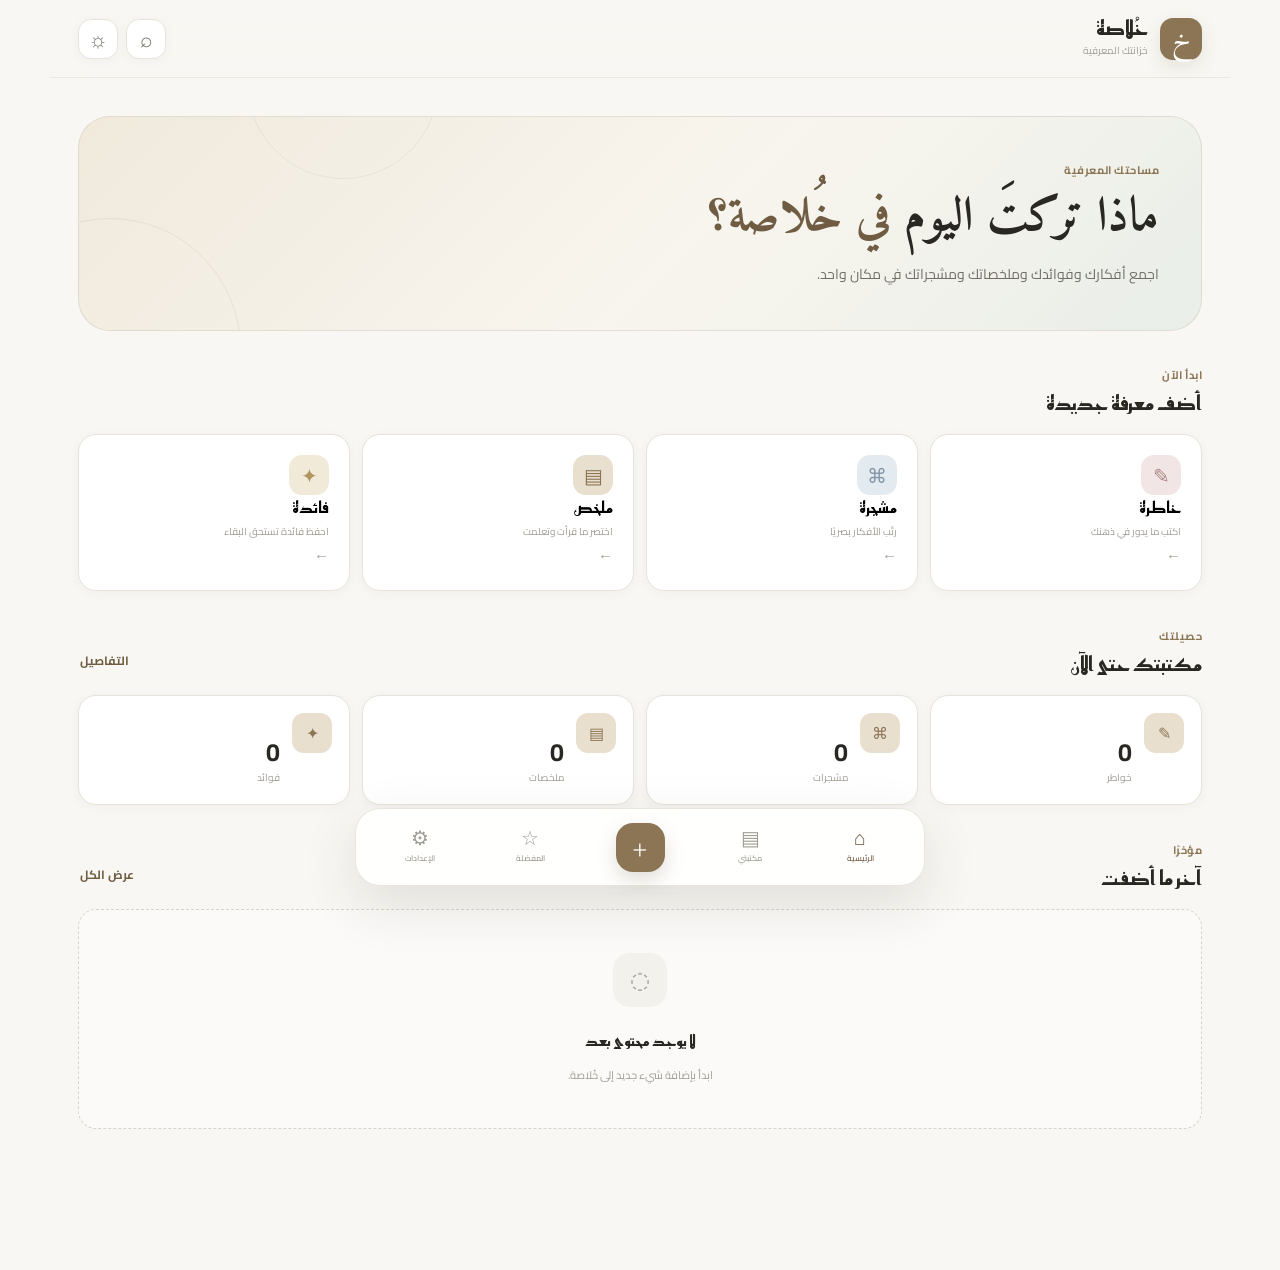
==== index.html @ 58361c7b "Add files via upload" ====
<!DOCTYPE html>
<html lang="ar" dir="rtl">
<head>
    <meta charset="UTF-8">
    <meta name="viewport" content="width=device-width, initial-scale=1.0, viewport-fit=cover">
    <meta name="theme-color" content="#171512">
    <meta name="description" content="خُلاصة — مساحة شخصية لحفظ الخواطر والمشجرات والملخصات والفوائد.">
    <meta name="apple-mobile-web-app-capable" content="yes">
    <meta name="apple-mobile-web-app-status-bar-style" content="default">
    <meta name="apple-mobile-web-app-title" content="خُلاصة">

    <link rel="manifest" href="manifest.json">

    <title>خُلاصة — خزانتك المعرفية</title>

    <link rel="preconnect" href="https://fonts.googleapis.com">
    <link rel="preconnect" href="https://fonts.gstatic.com" crossorigin>
    <link href="https://fonts.googleapis.com/css2?family=Amiri:wght@400;700&family=Cairo:wght@400;500;600;700;800&family=Reem+Kufi:wght@400;500;600;700&display=swap" rel="stylesheet">

    <style>
        /* =========================================================
   خُلاصة — GLOBAL STYLE
   Light • Calm • Elegant • Arabic Knowledge App
========================================================= */

@import url('https://fonts.googleapis.com/css2?family=Amiri:wght@400;700&family=Cairo:wght@400;500;600;700;800&family=Reem+Kufi:wght@400;500;600;700&display=swap');

:root {
    --bg: #f8f7f3;
    --surface: #ffffff;
    --surface-soft: #f3f1eb;
    --surface-warm: #eee9df;

    --primary: #8c7555;
    --primary-dark: #705c42;
    --primary-soft: #e9dfcf;

    --text: #292722;
    --text-soft: #716e67;
    --text-muted: #a19d94;

    --border: #e7e3da;
    --border-strong: #d9d3c7;

    --green: #829582;
    --green-soft: #e4ece4;

    --blue: #8296a8;
    --blue-soft: #e4ebf0;

    --rose: #ad8888;
    --rose-soft: #f1e5e5;

    --gold: #b09561;
    --gold-soft: #f2ead8;

    --danger: #ad7771;
    --danger-soft: #f3e5e3;

    --shadow-sm: 0 2px 12px rgba(57, 49, 38, 0.04);
    --shadow: 0 8px 30px rgba(57, 49, 38, 0.07);
    --shadow-lg: 0 18px 55px rgba(57, 49, 38, 0.12);

    --radius-sm: 10px;
    --radius: 18px;
    --radius-lg: 26px;
    --radius-xl: 32px;

    --nav-height: 78px;
    --topbar-height: 78px;

    --transition: 180ms ease;
}

* {
    box-sizing: border-box;
    margin: 0;
    padding: 0;
}

html {
    scroll-behavior: smooth;
    -webkit-tap-highlight-color: transparent;
}

body {
    min-height: 100vh;
    background: var(--bg);
    color: var(--text);
    font-family: "Cairo", sans-serif;
    direction: rtl;
    overflow-x: hidden;
}

button,
input,
textarea,
select {
    font: inherit;
}

button {
    border: 0;
    cursor: pointer;
}

button:focus-visible,
input:focus-visible,
textarea:focus-visible,
select:focus-visible {
    outline: 3px solid rgba(140, 117, 85, 0.18);
    outline-offset: 2px;
}

input,
textarea,
select {
    color: var(--text);
}

::selection {
    background: var(--primary-soft);
    color: var(--primary-dark);
}

::-webkit-scrollbar {
    width: 7px;
}

::-webkit-scrollbar-track {
    background: transparent;
}

::-webkit-scrollbar-thumb {
    background: #d8d2c7;
    border-radius: 50px;
}


/* =========================================================
   APP
========================================================= */

#app {
    min-height: 100vh;
}

.app-shell {
    width: 100%;
    max-width: 1180px;
    min-height: 100vh;
    margin: 0 auto;
    padding-bottom: calc(var(--nav-height) + 28px);
}

.hidden {
    display: none !important;
}


/* =========================================================
   SPLASH
========================================================= */

.splash-screen {
    min-height: 100vh;
    display: flex;
    align-items: center;
    justify-content: center;
    flex-direction: column;
    background:
        radial-gradient(circle at 50% 40%, #fffdf8 0%, #f8f7f3 48%, #f1eee6 100%);
    animation: splashFade 700ms ease forwards;
}

.splash-logo {
    width: 84px;
    height: 84px;
    display: grid;
    place-items: center;
    margin-bottom: 18px;
    border-radius: 26px;
    background: var(--primary);
    color: #fffdf8;
    font-family: "Amiri", serif;
    font-size: 50px;
    line-height: 1;
    box-shadow: 0 18px 40px rgba(112, 92, 66, 0.18);
}

.splash-screen h1 {
    font-family: "Reem Kufi", sans-serif;
    font-size: 31px;
    font-weight: 700;
    color: var(--text);
}

.splash-screen p {
    margin-top: 6px;
    color: var(--text-soft);
    font-size: 13px;
}

@keyframes splashFade {
    from {
        opacity: 0;
        transform: scale(.98);
    }

    to {
        opacity: 1;
        transform: scale(1);
    }
}


/* =========================================================
   TOPBAR
========================================================= */

.topbar {
    height: var(--topbar-height);
    padding: 0 28px;
    display: flex;
    align-items: center;
    justify-content: space-between;
    border-bottom: 1px solid rgba(231, 227, 218, .75);
    background: rgba(248, 247, 243, .88);
    backdrop-filter: blur(18px);
    -webkit-backdrop-filter: blur(18px);
    position: sticky;
    top: 0;
    z-index: 50;
}

.brand {
    display: flex;
    align-items: center;
    gap: 12px;
}

.brand-mark {
    width: 42px;
    height: 42px;
    display: grid;
    place-items: center;
    border-radius: 13px;
    background: var(--primary);
    color: #fff;
    font-family: "Amiri", serif;
    font-size: 27px;
    box-shadow: 0 6px 18px rgba(112, 92, 66, .14);
}

.brand-text {
    display: flex;
    flex-direction: column;
}

.brand-text h1 {
    font-family: "Reem Kufi", sans-serif;
    font-size: 20px;
    line-height: 1.1;
    font-weight: 700;
}

.brand-text span {
    margin-top: 2px;
    font-size: 10px;
    color: var(--text-muted);
}

.topbar-actions {
    display: flex;
    align-items: center;
    gap: 8px;
}

.icon-button {
    width: 40px;
    height: 40px;
    display: grid;
    place-items: center;
    border-radius: 13px;
    background: var(--surface);
    border: 1px solid var(--border);
    color: var(--text-soft);
    font-size: 21px;
    transition: var(--transition);
    box-shadow: var(--shadow-sm);
}

.icon-button:hover {
    color: var(--primary-dark);
    border-color: var(--border-strong);
    transform: translateY(-1px);
}

.icon-button:active {
    transform: scale(.95);
}


/* =========================================================
   PAGE
========================================================= */

#page-container {
    min-height: calc(100vh - var(--topbar-height));
}

.page {
    display: none;
    padding: 38px 28px 35px;
    animation: pageIn 240ms ease;
}

.page.active {
    display: block;
}

@keyframes pageIn {
    from {
        opacity: 0;
        transform: translateY(6px);
    }

    to {
        opacity: 1;
        transform: translateY(0);
    }
}

.page-header {
    display: flex;
    align-items: center;
    justify-content: space-between;
    gap: 20px;
    margin-bottom: 28px;
}

.page-header h2 {
    margin-top: 5px;
    font-family: "Reem Kufi", sans-serif;
    font-size: 30px;
    line-height: 1.25;
    font-weight: 700;
}


/* =========================================================
   TYPOGRAPHY
========================================================= */

.eyebrow {
    display: block;
    color: var(--primary);
    font-size: 11px;
    font-weight: 700;
    letter-spacing: .04em;
}

.section-heading {
    display: flex;
    align-items: end;
    justify-content: space-between;
    gap: 20px;
    margin-bottom: 16px;
}

.section-heading h3 {
    margin-top: 3px;
    font-family: "Reem Kufi", sans-serif;
    font-size: 20px;
    font-weight: 700;
}

.text-button {
    color: var(--primary-dark);
    background: transparent;
    font-size: 12px;
    font-weight: 700;
    padding: 7px 2px;
}


/* =========================================================
   HOME — WELCOME
========================================================= */

.welcome-section {
    position: relative;
    overflow: hidden;
    min-height: 215px;
    display: flex;
    align-items: center;
    padding: 38px 42px;
    margin-bottom: 34px;
    border-radius: var(--radius-xl);
    background:
        linear-gradient(135deg, #f0e9dc 0%, #f8f5ee 55%, #e9eee8 100%);
    border: 1px solid rgba(217, 211, 199, .65);
}

.welcome-section::before {
    content: "";
    position: absolute;
    width: 260px;
    height: 260px;
    left: -100px;
    bottom: -150px;
    border: 1px solid rgba(140, 117, 85, .12);
    border-radius: 50%;
}

.welcome-section::after {
    content: "";
    position: absolute;
    width: 190px;
    height: 190px;
    left: 15%;
    top: -130px;
    border: 1px solid rgba(130, 149, 130, .13);
    border-radius: 50%;
}

.welcome-section h2 {
    max-width: 600px;
    margin-top: 8px;
    font-family: "Amiri", serif;
    font-size: clamp(32px, 4vw, 48px);
    line-height: 1.25;
    font-weight: 700;
    color: var(--text);
}

.welcome-section h2 span {
    color: var(--primary-dark);
}

.welcome-section p {
    max-width: 570px;
    margin-top: 12px;
    color: var(--text-soft);
    font-size: 14px;
    line-height: 2;
}


/* =========================================================
   CREATION CARDS
========================================================= */

.creation-grid {
    display: grid;
    grid-template-columns: repeat(4, 1fr);
    gap: 12px;
    margin-bottom: 35px;
}

.creation-card {
    min-height: 148px;
    padding: 20px;
    display: flex;
    flex-direction: column;
    align-items: flex-start;
    justify-content: space-between;
    text-align: right;
    border: 1px solid var(--border);
    border-radius: var(--radius);
    background: var(--surface);
    box-shadow: var(--shadow-sm);
    transition: .22s ease;
}

.creation-card:hover {
    transform: translateY(-4px);
    box-shadow: var(--shadow);
    border-color: var(--border-strong);
}

.creation-card:active {
    transform: translateY(-1px) scale(.99);
}

.creation-icon {
    width: 40px;
    height: 40px;
    display: grid;
    place-items: center;
    border-radius: 13px;
    font-size: 20px;
}

.creation-content {
    display: flex;
    flex-direction: column;
    gap: 3px;
}

.creation-content strong {
    font-family: "Reem Kufi", sans-serif;
    font-size: 16px;
}

.creation-content small {
    color: var(--text-muted);
    font-size: 10px;
}

.creation-arrow {
    color: var(--text-muted);
    font-size: 15px;
    transition: var(--transition);
}

.creation-card:hover .creation-arrow {
    transform: translateX(-4px);
    color: var(--primary);
}

.creation-card.thought .creation-icon {
    color: var(--rose);
    background: var(--rose-soft);
}

.creation-card.mindmap .creation-icon {
    color: var(--blue);
    background: var(--blue-soft);
}

.creation-card.summary .creation-icon {
    color: var(--primary);
    background: var(--primary-soft);
}

.creation-card.benefit .creation-icon {
    color: var(--gold);
    background: var(--gold-soft);
}


/* =========================================================
   STATS
========================================================= */

.stats-grid {
    display: grid;
    grid-template-columns: repeat(4, 1fr);
    gap: 12px;
    margin-bottom: 35px;
}

.stat-card {
    min-height: 110px;
    padding: 17px;
    display: grid;
    grid-template-columns: auto 1fr;
    grid-template-rows: 1fr auto;
    column-gap: 12px;
    border: 1px solid var(--border);
    border-radius: var(--radius);
    background: var(--surface);
    box-shadow: var(--shadow-sm);
}

.stat-icon {
    grid-row: 1 / 3;
    width: 40px;
    height: 40px;
    display: grid;
    place-items: center;
    border-radius: 12px;
    color: var(--primary);
    background: var(--primary-soft);
}

.stat-card strong {
    align-self: end;
    font-size: 25px;
    line-height: 1;
    font-weight: 700;
}

.stat-card > span:last-child {
    align-self: start;
    margin-top: 4px;
    color: var(--text-muted);
    font-size: 10px;
}


/* =========================================================
   ITEMS
========================================================= */

.items-list {
    display: flex;
    flex-direction: column;
    gap: 10px;
}

.item-card {
    position: relative;
    display: grid;
    grid-template-columns: auto 1fr auto;
    align-items: center;
    gap: 14px;
    padding: 17px;
    background: var(--surface);
    border: 1px solid var(--border);
    border-radius: var(--radius);
    box-shadow: var(--shadow-sm);
    transition: var(--transition);
}

.item-card:hover {
    border-color: var(--border-strong);
    box-shadow: var(--shadow);
    transform: translateY(-1px);
}

.item-type-icon {
    width: 43px;
    height: 43px;
    display: grid;
    place-items: center;
    border-radius: 13px;
    background: var(--surface-soft);
    color: var(--primary);
}

.item-main {
    min-width: 0;
}

.item-main h4 {
    overflow: hidden;
    text-overflow: ellipsis;
    white-space: nowrap;
    font-family: "Reem Kufi", sans-serif;
    font-size: 15px;
}

.item-main p {
    display: -webkit-box;
    overflow: hidden;
    margin-top: 4px;
    color: var(--text-soft);
    font-size: 11px;
    line-height: 1.8;
    -webkit-line-clamp: 2;
    -webkit-box-orient: vertical;
}

.item-meta {
    display: flex;
    flex-wrap: wrap;
    gap: 5px;
    margin-top: 7px;
}

.item-tag {
    padding: 3px 7px;
    border-radius: 7px;
    color: var(--primary-dark);
    background: var(--primary-soft);
    font-size: 9px;
}

.item-date {
    color: var(--text-muted);
    font-size: 9px;
}

.item-actions {
    display: flex;
    align-items: center;
    gap: 5px;
}

.item-action {
    width: 34px;
    height: 34px;
    display: grid;
    place-items: center;
    border-radius: 10px;
    color: var(--text-muted);
    background: transparent;
    transition: var(--transition);
}

.item-action:hover {
    background: var(--surface-soft);
    color: var(--primary-dark);
}

.item-action.delete:hover {
    color: var(--danger);
    background: var(--danger-soft);
}

.favorite-active {
    color: var(--gold) !important;
}


/* =========================================================
   EMPTY STATE
========================================================= */

.empty-state {
    min-height: 220px;
    align-items: center;
    justify-content: center;
    text-align: center;
    padding: 30px;
    border: 1px dashed var(--border-strong);
    border-radius: var(--radius);
    background: rgba(255, 255, 255, .42);
}

.empty-icon {
    width: 54px;
    height: 54px;
    display: grid;
    place-items: center;
    margin-bottom: 12px;
    border-radius: 17px;
    background: var(--surface-soft);
    color: var(--text-muted);
    font-size: 23px;
}

.empty-state h4 {
    font-family: "Reem Kufi", sans-serif;
    font-size: 15px;
}

.empty-state p {
    max-width: 350px;
    margin-top: 4px;
    color: var(--text-muted);
    font-size: 11px;
    line-height: 1.8;
}


/* =========================================================
   LIBRARY FILTERS
========================================================= */

.library-filters {
    display: flex;
    gap: 7px;
    overflow-x: auto;
    padding-bottom: 6px;
    margin-bottom: 20px;
    scrollbar-width: none;
}

.library-filters::-webkit-scrollbar {
    display: none;
}

.filter {
    flex: 0 0 auto;
    padding: 9px 15px;
    border: 1px solid var(--border);
    border-radius: 50px;
    background: var(--surface);
    color: var(--text-soft);
    font-size: 11px;
    transition: var(--transition);
}

.filter:hover {
    border-color: var(--border-strong);
}

.filter.active {
    color: #fff;
    background: var(--primary);
    border-color: var(--primary);
}


/* =========================================================
   SEARCH
========================================================= */

.search-box {
    display: flex;
    align-items: center;
    gap: 10px;
    height: 56px;
    padding: 0 17px;
    margin-bottom: 22px;
    border: 1px solid var(--border);
    border-radius: var(--radius);
    background: var(--surface);
    box-shadow: var(--shadow-sm);
}

.search-box > span {
    color: var(--text-muted);
    font-size: 21px;
}

.search-box input {
    flex: 1;
    min-width: 0;
    height: 100%;
    border: 0;
    outline: 0;
    background: transparent;
    font-size: 13px;
}

.search-box input::placeholder {
    color: var(--text-muted);
}

#clear-search {
    display: none;
    width: 28px;
    height: 28px;
    border-radius: 50%;
    background: var(--surface-soft);
    color: var(--text-soft);
}


/* =========================================================
   BUTTONS
========================================================= */

.primary-button {
    min-height: 42px;
    padding: 0 17px;
    border-radius: 12px;
    color: #fff;
    background: var(--primary);
    font-size: 11px;
    font-weight: 700;
    box-shadow: 0 7px 18px rgba(112, 92, 66, .13);
    transition: var(--transition);
}

.primary-button:hover {
    background: var(--primary-dark);
    transform: translateY(-1px);
}

.secondary-button,
.danger-button {
    min-height: 42px;
    padding: 0 18px;
    border-radius: 12px;
    font-size: 11px;
    font-weight: 700;
}

.secondary-button {
    color: var(--text-soft);
    background: var(--surface-soft);
}

.danger-button {
    color: var(--danger);
    background: var(--danger-soft);
}


/* =========================================================
   BIG STATS
========================================================= */

.big-stat-card {
    position: relative;
    overflow: hidden;
    min-height: 200px;
    display: flex;
    flex-direction: column;
    align-items: center;
    justify-content: center;
    margin-bottom: 15px;
    border-radius: var(--radius-xl);
    background: linear-gradient(135deg, #eee5d5, #f8f5ee);
    border: 1px solid var(--border);
}

.big-stat-card::after {
    content: "";
    position: absolute;
    width: 260px;
    height: 260px;
    left: -90px;
    bottom: -190px;
    border: 1px solid rgba(140, 117, 85, .14);
    border-radius: 50%;
}

.big-stat-card span {
    color: var(--text-soft);
    font-size: 12px;
}

.big-stat-card strong {
    margin: 4px 0;
    font-family: "Reem Kufi", sans-serif;
    font-size: 55px;
    line-height: 1;
}

.big-stat-card small {
    color: var(--text-muted);
    font-size: 10px;
}

.stats-detail-grid {
    display: grid;
    grid-template-columns: repeat(4, 1fr);
    gap: 12px;
}

.detail-stat {
    padding: 20px;
    border: 1px solid var(--border);
    border-radius: var(--radius);
    background: var(--surface);
    box-shadow: var(--shadow-sm);
}

.detail-stat span {
    display: block;
    color: var(--text-soft);
    font-size: 11px;
}

.detail-stat strong {
    display: block;
    margin-top: 8px;
    font-size: 25px;
}


/* =========================================================
   SETTINGS
========================================================= */

.settings-list {
    display: flex;
    flex-direction: column;
    gap: 9px;
    max-width: 760px;
}

.setting-item {
    min-height: 76px;
    display: flex;
    align-items: center;
    gap: 20px;
    padding: 16px 18px;
    border: 1px solid var(--border);
    border-radius: var(--radius);
    background: var(--surface);
    box-shadow: var(--shadow-sm);
}

.setting-item > div {
    flex: 1;
}

.setting-item strong {
    display: block;
    font-family: "Reem Kufi", sans-serif;
    font-size: 13px;
}

.setting-item small {
    display: block;
    margin-top: 3px;
    color: var(--text-muted);
    font-size: 10px;
}

.setting-control {
    min-width: 72px;
    padding: 8px 13px;
    border-radius: 10px;
    background: var(--surface-soft);
    color: var(--primary-dark);
    font-size: 10px;
    font-weight: 700;
}

.setting-item.danger .setting-control {
    color: var(--danger);
    background: var(--danger-soft);
}


/* =========================================================
   BOTTOM NAV
========================================================= */

.bottom-nav {
    position: fixed;
    z-index: 100;
    left: 50%;
    bottom: 14px;
    width: min(570px, calc(100% - 28px));
    height: var(--nav-height);
    transform: translateX(-50%);
    display: grid;
    grid-template-columns: repeat(5, 1fr);
    align-items: center;
    padding: 7px 9px;
    border: 1px solid rgba(231, 227, 218, .9);
    border-radius: 25px;
    background: rgba(255, 255, 255, .91);
    box-shadow: var(--shadow-lg);
    backdrop-filter: blur(20px);
    -webkit-backdrop-filter: blur(20px);
}

.nav-item {
    height: 100%;
    display: flex;
    flex-direction: column;
    align-items: center;
    justify-content: center;
    gap: 3px;
    border-radius: 17px;
    background: transparent;
    color: var(--text-muted);
    transition: var(--transition);
}

.nav-item span {
    font-size: 20px;
    line-height: 1;
}

.nav-item small {
    font-size: 8px;
    font-weight: 600;
}

.nav-item:hover {
    color: var(--primary-dark);
    background: var(--surface-soft);
}

.nav-item.active {
    color: var(--primary-dark);
}

.nav-item.add-button {
    width: 49px;
    height: 49px;
    justify-self: center;
    border-radius: 17px;
    color: #fff;
    background: var(--primary);
    box-shadow: 0 8px 20px rgba(112, 92, 66, .2);
}

.nav-item.add-button span {
    font-size: 28px;
    font-weight: 300;
}


/* =========================================================
   MODALS
========================================================= */

.modal-overlay {
    position: fixed;
    inset: 0;
    z-index: 200;
    display: flex;
    align-items: flex-end;
    justify-content: center;
    padding: 20px;
    background: rgba(48, 43, 36, .25);
    backdrop-filter: blur(5px);
    -webkit-backdrop-filter: blur(5px);
    opacity: 0;
    visibility: hidden;
    transition: .22s ease;
}

.modal-overlay.open {
    opacity: 1;
    visibility: visible;
}

.modal-sheet,
.editor-sheet {
    width: min(680px, 100%);
    max-height: calc(100vh - 40px);
    overflow-y: auto;
    padding: 22px;
    border-radius: 28px 28px 20px 20px;
    background: var(--surface);
    box-shadow: var(--shadow-lg);
    transform: translateY(35px);
    transition: .25s ease;
}

.modal-overlay.open .modal-sheet,
.modal-overlay.open .editor-sheet {
    transform: translateY(0);
}

.modal-handle {
    width: 40px;
    height: 4px;
    margin: -4px auto 20px;
    border-radius: 20px;
    background: var(--border-strong);
}

.modal-header,
.editor-header {
    display: flex;
    align-items: center;
    gap: 15px;
    margin-bottom: 24px;
}

.modal-header > div,
.editor-header > div {
    flex: 1;
}

.modal-header h3,
.editor-header h3 {
    margin-top: 4px;
    font-family: "Reem Kufi", sans-serif;
    font-size: 20px;
}

.modal-close {
    width: 38px;
    height: 38px;
    flex: 0 0 auto;
    display: grid;
    place-items: center;
    border-radius: 12px;
    color: var(--text-soft);
    background: var(--surface-soft);
    font-size: 21px;
}

.modal-close:hover {
    color: var(--danger);
    background: var(--danger-soft);
}

.add-options {
    display: grid;
    grid-template-columns: repeat(2, 1fr);
    gap: 10px;
}

.add-option {
    min-height: 105px;
    display: flex;
    align-items: center;
    gap: 13px;
    padding: 17px;
    text-align: right;
    border: 1px solid var(--border);
    border-radius: 17px;
    background: var(--surface);
    transition: var(--transition);
}

.add-option:hover {
    background: var(--surface-soft);
    border-color: var(--border-strong);
    transform: translateY(-2px);
}

.add-option > span {
    width: 43px;
    height: 43px;
    flex: 0 0 auto;
    display: grid;
    place-items: center;
    border-radius: 13px;
    background: var(--primary-soft);
    color: var(--primary-dark);
    font-size: 20px;
}

.add-option div {
    display: flex;
    flex-direction: column;
    gap: 3px;
}

.add-option strong {
    font-family: "Reem Kufi", sans-serif;
    font-size: 14px;
}

.add-option small {
    color: var(--text-muted);
    font-size: 9px;
}


/* =========================================================
   EDITOR
========================================================= */

.editor-sheet {
    width: min(760px, 100%);
}

.editor-header {
    position: sticky;
    top: -22px;
    z-index: 5;
    margin: -22px -22px 25px;
    padding: 18px 22px;
    background: rgba(255, 255, 255, .94);
    backdrop-filter: blur(14px);
    -webkit-backdrop-filter: blur(14px);
    border-bottom: 1px solid var(--border);
}

.save-button {
    min-height: 40px;
    padding: 0 17px;
    border-radius: 11px;
    background: var(--primary);
    color: #fff;
    font-size: 11px;
    font-weight: 700;
}

.form-group {
    margin-bottom: 18px;
}

.form-group label {
    display: block;
    margin-bottom: 7px;
    color: var(--text-soft);
    font-size: 11px;
    font-weight: 700;
}

.form-group input,
.form-group textarea,
.form-group select {
    width: 100%;
    border: 1px solid var(--border);
    border-radius: 13px;
    outline: none;
    background: var(--surface-soft);
    transition: var(--transition);
}

.form-group input,
.form-group select {
    height: 48px;
    padding: 0 13px;
}

.form-group textarea {
    min-height: 220px;
    resize: vertical;
    padding: 13px;
    line-height: 2;
}

.form-group input:focus,
.form-group textarea:focus,
.form-group select:focus {
    background: #fff;
    border-color: var(--primary);
    box-shadow: 0 0 0 3px rgba(140, 117, 85, .08);
}

.checkbox-label {
    display: flex !important;
    align-items: center;
    gap: 9px;
    cursor: pointer;
}

.checkbox-label input {
    width: 17px;
    height: 17px;
    accent-color: var(--primary);
}


/* =========================================================
   CONFIRM
========================================================= */

.confirm-dialog {
    width: min(410px, 100%);
    padding: 27px;
    border-radius: 24px;
    background: var(--surface);
    box-shadow: var(--shadow-lg);
    text-align: center;
    transform: translateY(20px);
    transition: .25s ease;
}

.modal-overlay.open .confirm-dialog {
    transform: translateY(0);
}

.confirm-icon {
    width: 50px;
    height: 50px;
    display: grid;
    place-items: center;
    margin: 0 auto 13px;
    border-radius: 16px;
    color: var(--danger);
    background: var(--danger-soft);
    font-size: 21px;
    font-weight: 700;
}

.confirm-dialog h3 {
    font-family: "Reem Kufi", sans-serif;
    font-size: 18px;
}

.confirm-dialog p {
    margin-top: 7px;
    color: var(--text-soft);
    font-size: 11px;
    line-height: 1.8;
}

.confirm-actions {
    display: flex;
    gap: 8px;
    margin-top: 22px;
}

.confirm-actions button {
    flex: 1;
}


/* =========================================================
   TOAST
========================================================= */

.toast {
    position: fixed;
    z-index: 500;
    right: 50%;
    bottom: 108px;
    min-width: 180px;
    max-width: calc(100% - 40px);
    display: flex;
    align-items: center;
    justify-content: center;
    gap: 8px;
    padding: 11px 15px;
    border: 1px solid var(--border);
    border-radius: 13px;
    background: rgba(255, 255, 255, .95);
    color: var(--text);
    box-shadow: var(--shadow-lg);
    font-size: 10px;
    transform: translate(50%, 20px);
    opacity: 0;
    pointer-events: none;
    transition: .25s ease;
    backdrop-filter: blur(15px);
}

.toast.show {
    opacity: 1;
    transform: translate(50%, 0);
}

#toast-icon {
    color: var(--green);
    font-size: 14px;
}


/* =========================================================
   RESPONSIVE
========================================================= */

@media (max-width: 900px) {

    .creation-grid {
        grid-template-columns: repeat(2, 1fr);
    }

    .stats-grid {
        grid-template-columns: repeat(2, 1fr);
    }

    .stats-detail-grid {
        grid-template-columns: repeat(2, 1fr);
    }
}


@media (max-width: 650px) {

    :root {
        --nav-height: 72px;
        --topbar-height: 68px;
    }

    .topbar {
        padding: 0 16px;
    }

    .brand-mark {
        width: 38px;
        height: 38px;
        border-radius: 12px;
        font-size: 24px;
    }

    .brand-text h1 {
        font-size: 18px;
    }

    .brand-text span {
        display: none;
    }

    .page {
        padding: 27px 16px 30px;
    }

    .page-header h2 {
        font-size: 25px;
    }

    .welcome-section {
        min-height: 220px;
        padding: 28px 24px;
        border-radius: 23px;
        margin-bottom: 28px;
    }

    .welcome-section h2 {
        font-size: 34px;
    }

    .welcome-section p {
        font-size: 12px;
    }

    .creation-grid {
        gap: 9px;
    }

    .creation-card {
        min-height: 135px;
        padding: 15px;
        border-radius: 16px;
    }

    .creation-content small {
        font-size: 9px;
    }

    .stats-grid {
        gap: 9px;
    }

    .stat-card {
        min-height: 98px;
        padding: 13px;
    }

    .stat-icon {
        width: 35px;
        height: 35px;
    }

    .stat-card strong {
        font-size: 22px;
    }

    .item-card {
        grid-template-columns: auto 1fr;
    }

    .item-actions {
        grid-column: 1 / -1;
        justify-content: flex-start;
        border-top: 1px solid var(--border);
        padding-top: 8px;
    }

    .bottom-nav {
        bottom: 9px;
        width: calc(100% - 18px);
        height: 70px;
        border-radius: 22px;
    }

    .modal-overlay {
        padding: 0;
    }

    .modal-sheet,
    .editor-sheet {
        max-height: calc(100vh - 12px);
        border-radius: 25px 25px 0 0;
        padding: 18px;
    }

    .editor-header {
        top: -18px;
        margin: -18px -18px 22px;
        padding: 15px 18px;
    }

    .add-options {
        grid-template-columns: 1fr;
    }

    .add-option {
        min-height: 76px;
    }

    .form-group textarea {
        min-height: 190px;
    }

    .stats-detail-grid {
        gap: 9px;
    }

    .detail-stat {
        padding: 16px;
    }
}


@media (max-width: 390px) {

    .creation-card {
        min-height: 128px;
    }

    .creation-icon {
        width: 35px;
        height: 35px;
    }

    .creation-content strong {
        font-size: 14px;
    }

    .welcome-section h2 {
        font-size: 30px;
    }

    .nav-item small {
        font-size: 7px;
    }
}


/* =========================================================
   REDUCED MOTION
========================================================= */

@media (prefers-reduced-motion: reduce) {

    *,
    *::before,
    *::after {
        scroll-behavior: auto !important;
        animation-duration: .01ms !important;
        animation-iteration-count: 1 !important;
        transition-duration: .01ms !important;
    }
}
    </style>
</head>

<body>

    <!-- =========================
         APP SHELL
    ========================== -->

    <div id="app">

        <!-- شاشة التحميل -->
        <div id="splash-screen" class="screen splash-screen">
            <div class="splash-logo">خ</div>
            <h1>خُلاصة</h1>
            <p>خلاصة ما تقرأ، وما تتعلم، وما تفكر.</p>
        </div>


        <!-- =========================
             MAIN APPLICATION
        ========================== -->

        <div id="main-app" class="app-shell hidden">

            <!-- الشريط العلوي -->
            <header class="topbar">

                <div class="brand">
                    <div class="brand-mark">خ</div>

                    <div class="brand-text">
                        <h1>خُلاصة</h1>
                        <span>خزانتك المعرفية</span>
                    </div>
                </div>

                <div class="topbar-actions">
                    <button
                        class="icon-button"
                        id="search-button"
                        aria-label="البحث"
                        data-page="search">
                        <span>⌕</span>
                    </button>

                    <button
                        class="icon-button"
                        id="theme-button"
                        aria-label="تغيير المظهر">
                        <span>☼</span>
                    </button>
                </div>

            </header>


            <!-- =========================
                 PAGE CONTAINER
            ========================== -->

            <main id="page-container">

                <!-- =====================
                     HOME
                ====================== -->

                <section
                    class="page active"
                    id="page-home"
                    data-page="home">

                    <div class="welcome-section">

                        <div>
                            <span class="eyebrow">مساحتك المعرفية</span>

                            <h2>
                                ماذا تركتَ اليوم
                                <span>في خُلاصة؟</span>
                            </h2>

                            <p>
                                اجمع أفكارك وفوائدك وملخصاتك ومشجراتك في مكان واحد.
                            </p>
                        </div>

                    </div>


                    <!-- الإضافة السريعة -->

                    <section class="quick-add">

                        <div class="section-heading">
                            <div>
                                <span class="eyebrow">ابدأ الآن</span>
                                <h3>أضف معرفة جديدة</h3>
                            </div>
                        </div>

                        <div class="creation-grid">

                            <button
                                class="creation-card thought"
                                data-create="thought">

                                <span class="creation-icon">✎</span>

                                <span class="creation-content">
                                    <strong>خاطرة</strong>
                                    <small>اكتب ما يدور في ذهنك</small>
                                </span>

                                <span class="creation-arrow">←</span>
                            </button>


                            <button
                                class="creation-card mindmap"
                                data-create="mindmap">

                                <span class="creation-icon">⌘</span>

                                <span class="creation-content">
                                    <strong>مشجرة</strong>
                                    <small>رتّب الأفكار بصريًا</small>
                                </span>

                                <span class="creation-arrow">←</span>
                            </button>


                            <button
                                class="creation-card summary"
                                data-create="summary">

                                <span class="creation-icon">▤</span>

                                <span class="creation-content">
                                    <strong>ملخص</strong>
                                    <small>اختصر ما قرأت وتعلمت</small>
                                </span>

                                <span class="creation-arrow">←</span>
                            </button>


                            <button
                                class="creation-card benefit"
                                data-create="benefit">

                                <span class="creation-icon">✦</span>

                                <span class="creation-content">
                                    <strong>فائدة</strong>
                                    <small>احفظ فائدة تستحق البقاء</small>
                                </span>

                                <span class="creation-arrow">←</span>
                            </button>

                        </div>

                    </section>


                    <!-- الإحصائيات -->

                    <section class="stats-section">

                        <div class="section-heading">
                            <div>
                                <span class="eyebrow">حصيلتك</span>
                                <h3>مكتبتك حتى الآن</h3>
                            </div>

                            <button
                                class="text-button"
                                data-page="stats">
                                التفاصيل
                            </button>
                        </div>


                        <div class="stats-grid">

                            <div class="stat-card">
                                <span class="stat-icon">✎</span>
                                <strong id="home-thoughts-count">0</strong>
                                <span>خواطر</span>
                            </div>

                            <div class="stat-card">
                                <span class="stat-icon">⌘</span>
                                <strong id="home-mindmaps-count">0</strong>
                                <span>مشجرات</span>
                            </div>

                            <div class="stat-card">
                                <span class="stat-icon">▤</span>
                                <strong id="home-summaries-count">0</strong>
                                <span>ملخصات</span>
                            </div>

                            <div class="stat-card">
                                <span class="stat-icon">✦</span>
                                <strong id="home-benefits-count">0</strong>
                                <span>فوائد</span>
                            </div>

                        </div>

                    </section>


                    <!-- أحدث الإضافات -->

                    <section class="recent-section">

                        <div class="section-heading">

                            <div>
                                <span class="eyebrow">مؤخرًا</span>
                                <h3>آخر ما أضفت</h3>
                            </div>

                            <button
                                class="text-button"
                                data-page="library">
                                عرض الكل
                            </button>

                        </div>

                        <div
                            id="recent-items"
                            class="items-list empty-state">

                            <div class="empty-icon">◌</div>

                            <h4>لم تضف شيئًا بعد</h4>

                            <p>
                                ابدأ بكتابة أول خاطرة أو فائدة لك.
                            </p>

                        </div>

                    </section>

                </section>


                <!-- =====================
                     LIBRARY
                ====================== -->

                <section
                    class="page"
                    id="page-library"
                    data-page="library">

                    <div class="page-header">

                        <div>
                            <span class="eyebrow">مكتبتك</span>
                            <h2>كل ما حفظته</h2>
                        </div>

                        <button
                            class="primary-button"
                            id="library-add-button">
                            + إضافة
                        </button>

                    </div>


                    <div class="library-filters">

                        <button class="filter active" data-filter="all">
                            الكل
                        </button>

                        <button class="filter" data-filter="thought">
                            الخواطر
                        </button>

                        <button class="filter" data-filter="mindmap">
                            المشجرات
                        </button>

                        <button class="filter" data-filter="summary">
                            الملخصات
                        </button>

                        <button class="filter" data-filter="benefit">
                            الفوائد
                        </button>

                    </div>


                    <div
                        id="library-items"
                        class="items-list empty-state">

                        <div class="empty-icon">◌</div>

                        <h4>مكتبتك فارغة</h4>

                        <p>
                            ستظهر أعمالك هنا بعد إضافتها.
                        </p>

                    </div>

                </section>


                <!-- =====================
                     SEARCH
                ====================== -->

                <section
                    class="page"
                    id="page-search"
                    data-page="search">

                    <div class="page-header">

                        <div>
                            <span class="eyebrow">البحث</span>
                            <h2>فتّش في خُلاصتك</h2>
                        </div>

                    </div>


                    <div class="search-box">

                        <span>⌕</span>

                        <input
                            type="search"
                            id="global-search"
                            placeholder="ابحث في العناوين والمحتوى..."
                            autocomplete="off">

                        <button
                            id="clear-search"
                            aria-label="مسح البحث">
                            ×
                        </button>

                    </div>


                    <div
                        id="search-results"
                        class="items-list empty-state">

                        <div class="empty-icon">⌕</div>

                        <h4>ابدأ بالبحث</h4>

                        <p>
                            ابحث عن أي فكرة أو فائدة أو ملخص محفوظ.
                        </p>

                    </div>

                </section>


                <!-- =====================
                     FAVORITES
                ====================== -->

                <section
                    class="page"
                    id="page-favorites"
                    data-page="favorites">

                    <div class="page-header">

                        <div>
                            <span class="eyebrow">المحفوظات</span>
                            <h2>المفضلة</h2>
                        </div>

                    </div>


                    <div
                        id="favorite-items"
                        class="items-list empty-state">

                        <div class="empty-icon">☆</div>

                        <h4>لا توجد مفضلات</h4>

                        <p>
                            أضف المحتوى المهم إلى المفضلة للعودة إليه سريعًا.
                        </p>

                    </div>

                </section>


                <!-- =====================
                     STATS
                ====================== -->

                <section
                    class="page"
                    id="page-stats"
                    data-page="stats">

                    <div class="page-header">

                        <div>
                            <span class="eyebrow">إحصاءاتك</span>
                            <h2>رحلتك المعرفية</h2>
                        </div>

                    </div>


                    <div class="big-stat-card">

                        <span>إجمالي المعرفة المحفوظة</span>

                        <strong id="total-count">0</strong>

                        <small>عنصرًا في خُلاصتك</small>

                    </div>


                    <div class="stats-detail-grid">

                        <div class="detail-stat">
                            <span>الخواطر</span>
                            <strong id="stats-thoughts">0</strong>
                        </div>

                        <div class="detail-stat">
                            <span>المشجرات</span>
                            <strong id="stats-mindmaps">0</strong>
                        </div>

                        <div class="detail-stat">
                            <span>الملخصات</span>
                            <strong id="stats-summaries">0</strong>
                        </div>

                        <div class="detail-stat">
                            <span>الفوائد</span>
                            <strong id="stats-benefits">0</strong>
                        </div>

                    </div>

                </section>


                <!-- =====================
                     SETTINGS
                ====================== -->

                <section
                    class="page"
                    id="page-settings"
                    data-page="settings">

                    <div class="page-header">

                        <div>
                            <span class="eyebrow">التخصيص</span>
                            <h2>الإعدادات</h2>
                        </div>

                    </div>


                    <div class="settings-list">

                        <div class="setting-item">
                            <div>
                                <strong>المظهر</strong>
                                <small>التبديل بين الوضعين الفاتح والداكن</small>
                            </div>

                            <button
                                class="setting-control"
                                id="settings-theme">
                                تلقائي
                            </button>
                        </div>


                        <div class="setting-item">
                            <div>
                                <strong>النسخ الاحتياطي</strong>
                                <small>حفظ نسخة من بيانات خُلاصة</small>
                            </div>

                            <button
                                class="setting-control"
                                id="export-data">
                                تصدير
                            </button>
                        </div>


                        <div class="setting-item">
                            <div>
                                <strong>استعادة البيانات</strong>
                                <small>استعادة نسخة محفوظة سابقًا</small>
                            </div>

                            <button
                                class="setting-control"
                                id="import-data">
                                استيراد
                            </button>

                            <input
                                type="file"
                                id="import-file"
                                accept=".json"
                                hidden>
                        </div>


                        <div class="setting-item danger">
                            <div>
                                <strong>حذف جميع البيانات</strong>
                                <small>سيؤدي ذلك إلى حذف مكتبتك بالكامل</small>
                            </div>

                            <button
                                class="setting-control"
                                id="clear-data">
                                حذف
                            </button>
                        </div>

                    </div>

                </section>

            </main>


            <!-- =========================
                 BOTTOM NAVIGATION
            ========================== -->

            <nav class="bottom-nav">

                <button
                    class="nav-item active"
                    data-page="home">

                    <span>⌂</span>
                    <small>الرئيسية</small>

                </button>


                <button
                    class="nav-item"
                    data-page="library">

                    <span>▤</span>
                    <small>مكتبتي</small>

                </button>


                <button
                    class="nav-item add-button"
                    id="main-add-button">

                    <span>+</span>

                </button>


                <button
                    class="nav-item"
                    data-page="favorites">

                    <span>☆</span>
                    <small>المفضلة</small>

                </button>


                <button
                    class="nav-item"
                    data-page="settings">

                    <span>⚙</span>
                    <small>الإعدادات</small>

                </button>

            </nav>

        </div>


        <!-- =========================
             ADD MENU
        ========================== -->

        <div
            class="modal-overlay"
            id="add-modal"
            aria-hidden="true">

            <div class="modal-sheet">

                <div class="modal-handle"></div>

                <div class="modal-header">

                    <div>
                        <span class="eyebrow">إضافة جديدة</span>
                        <h3>ماذا تريد أن تحفظ؟</h3>
                    </div>

                    <button
                        class="modal-close"
                        data-close-modal>
                        ×
                    </button>

                </div>


                <div class="add-options">

                    <button
                        class="add-option"
                        data-create="thought">

                        <span>✎</span>

                        <div>
                            <strong>خاطرة</strong>
                            <small>فكرة أو تأمل أو نص قصير</small>
                        </div>

                    </button>


                    <button
                        class="add-option"
                        data-create="mindmap">

                        <span>⌘</span>

                        <div>
                            <strong>مشجرة</strong>
                            <small>فكرة رئيسية تتفرع إلى أفكار</small>
                        </div>

                    </button>


                    <button
                        class="add-option"
                        data-create="summary">

                        <span>▤</span>

                        <div>
                            <strong>ملخص</strong>
                            <small>خلاصة كتاب أو درس أو مادة</small>
                        </div>

                    </button>


                    <button
                        class="add-option"
                        data-create="benefit">

                        <span>✦</span>

                        <div>
                            <strong>فائدة</strong>
                            <small>فائدة قصيرة مع مصدرها</small>
                        </div>

                    </button>

                </div>

            </div>

        </div>


        <!-- =========================
             EDITOR MODAL
        ========================== -->

        <div
            class="modal-overlay"
            id="editor-modal"
            aria-hidden="true">

            <div class="editor-sheet">

                <div class="editor-header">

                    <button
                        class="modal-close"
                        data-close-modal>
                        ×
                    </button>

                    <div>
                        <span
                            class="eyebrow"
                            id="editor-type-label">
                            إضافة
                        </span>

                        <h3 id="editor-title">
                            عنصر جديد
                        </h3>
                    </div>

                    <button
                        class="save-button"
                        id="save-item">
                        حفظ
                    </button>

                </div>


                <form id="content-form">

                    <input
                        type="hidden"
                        id="item-id">

                    <input
                        type="hidden"
                        id="item-type">


                    <div class="form-group">

                        <label for="item-title">
                            العنوان
                        </label>

                        <input
                            id="item-title"
                            type="text"
                            placeholder="اكتب عنوانًا واضحًا..."
                            maxlength="120"
                            required>

                    </div>


                    <div
                        class="form-group"
                        id="source-group">

                        <label for="item-source">
                            المصدر
                        </label>

                        <input
                            id="item-source"
                            type="text"
                            placeholder="الكتاب، الدرس، المحاضرة..."
                            maxlength="150">

                    </div>


                    <div class="form-group">

                        <label for="item-category">
                            التصنيف
                        </label>

                        <select id="item-category">

                            <option value="">
                                اختر التصنيف
                            </option>

                            <option value="قراءة">
                                قراءة
                            </option>

                            <option value="علم">
                                علم
                            </option>

                            <option value="إصلاح">
                                إصلاح
                            </option>

                            <option value="إيمان">
                                إيمان
                            </option>

                            <option value="تطوير">
                                تطوير
                            </option>

                            <option value="أفكار">
                                أفكار
                            </option>

                            <option value="أخرى">
                                أخرى
                            </option>

                        </select>

                    </div>


                    <div class="form-group">

                        <label for="item-content">
                            المحتوى
                        </label>

                        <textarea
                            id="item-content"
                            rows="12"
                            placeholder="اكتب هنا..."
                            required></textarea>

                    </div>


                    <div class="form-group">

                        <label for="item-tags">
                            الوسوم
                        </label>

                        <input
                            id="item-tags"
                            type="text"
                            placeholder="مثال: قراءة، علم، تدبر"
                            maxlength="250">

                    </div>


                    <div class="form-group">

                        <label class="checkbox-label">

                            <input
                                type="checkbox"
                                id="item-favorite">

                            <span>
                                إضافة إلى المفضلة
                            </span>

                        </label>

                    </div>

                </form>

            </div>

        </div>


        <!-- =========================
             TOAST
        ========================== -->

        <div
            id="toast"
            class="toast"
            role="status"
            aria-live="polite">

            <span id="toast-icon">✓</span>
            <span id="toast-message">تم الحفظ</span>

        </div>


        <!-- =========================
             CONFIRM DIALOG
        ========================== -->

        <div
            class="modal-overlay"
            id="confirm-modal"
            aria-hidden="true">

            <div class="confirm-dialog">

                <div class="confirm-icon">!</div>

                <h3 id="confirm-title">
                    هل أنت متأكد؟
                </h3>

                <p id="confirm-message">
                    هذا الإجراء لا يمكن التراجع عنه.
                </p>

                <div class="confirm-actions">

                    <button
                        class="secondary-button"
                        id="confirm-cancel">
                        إلغاء
                    </button>

                    <button
                        class="danger-button"
                        id="confirm-ok">
                        تأكيد
                    </button>

                </div>

            </div>

        </div>

    </div>


    <script src="app.js"></script>

</body>
</html>
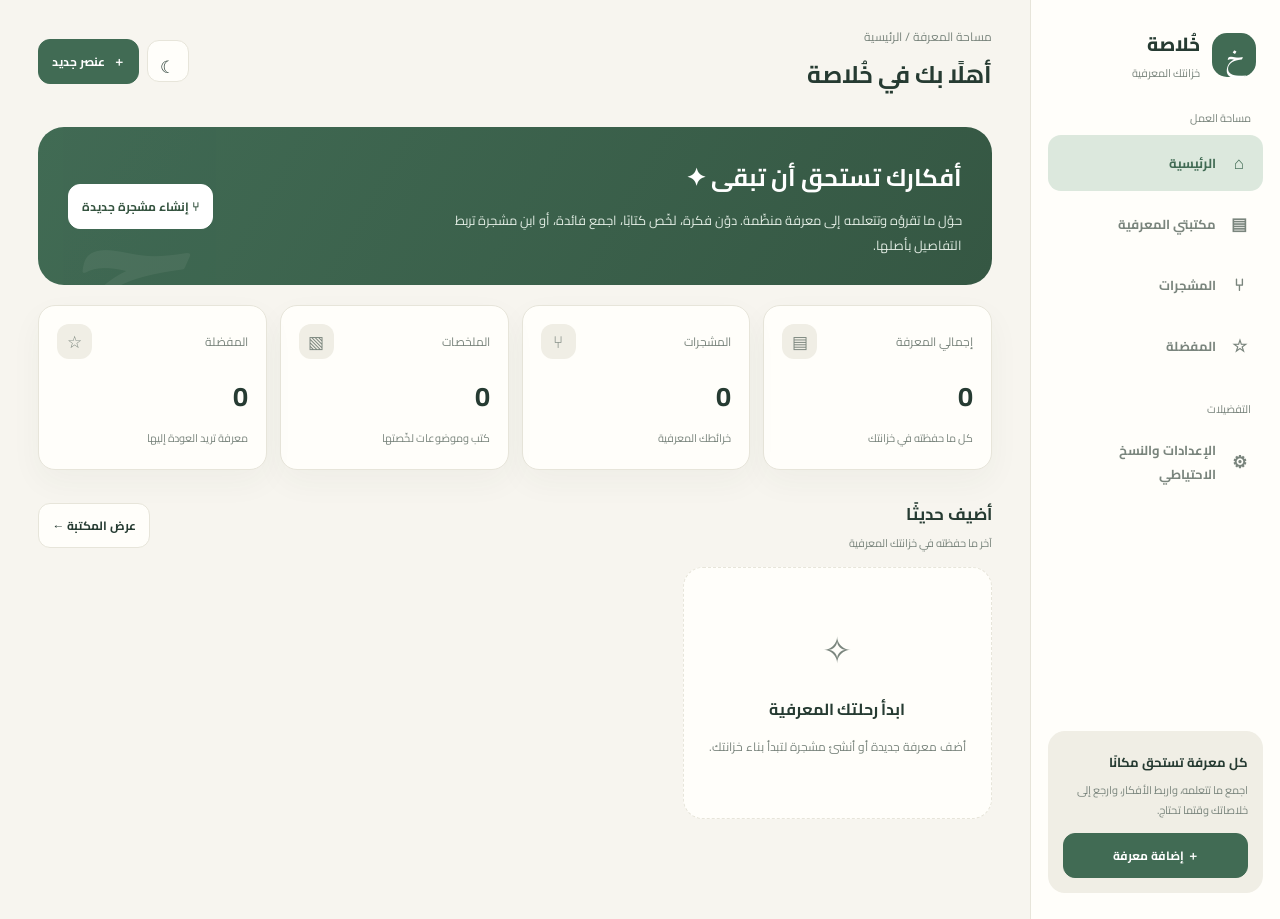
==== commit b6fa2552: "Rename index (17).html to index.html" ====
--- a/index.html
+++ b/index.html
@@ -1,2554 +1,97 @@
-<!DOCTYPE html>
-<html lang="ar" dir="rtl">
-<head>
-    <meta charset="UTF-8">
-    <meta name="viewport" content="width=device-width, initial-scale=1.0, viewport-fit=cover">
-    <meta name="theme-color" content="#171512">
-    <meta name="description" content="خُلاصة — مساحة شخصية لحفظ الخواطر والمشجرات والملخصات والفوائد.">
-    <meta name="apple-mobile-web-app-capable" content="yes">
-    <meta name="apple-mobile-web-app-status-bar-style" content="default">
-    <meta name="apple-mobile-web-app-title" content="خُلاصة">
-
-    <link rel="manifest" href="manifest.json">
-
-    <title>خُلاصة — خزانتك المعرفية</title>
-
-    <link rel="preconnect" href="https://fonts.googleapis.com">
-    <link rel="preconnect" href="https://fonts.gstatic.com" crossorigin>
-    <link href="https://fonts.googleapis.com/css2?family=Amiri:wght@400;700&family=Cairo:wght@400;500;600;700;800&family=Reem+Kufi:wght@400;500;600;700&display=swap" rel="stylesheet">
-
-    <style>
-        /* =========================================================
-   خُلاصة — GLOBAL STYLE
-   Light • Calm • Elegant • Arabic Knowledge App
-========================================================= */
-
-@import url('https://fonts.googleapis.com/css2?family=Amiri:wght@400;700&family=Cairo:wght@400;500;600;700;800&family=Reem+Kufi:wght@400;500;600;700&display=swap');
-
-:root {
-    --bg: #f8f7f3;
-    --surface: #ffffff;
-    --surface-soft: #f3f1eb;
-    --surface-warm: #eee9df;
-
-    --primary: #8c7555;
-    --primary-dark: #705c42;
-    --primary-soft: #e9dfcf;
-
-    --text: #292722;
-    --text-soft: #716e67;
-    --text-muted: #a19d94;
-
-    --border: #e7e3da;
-    --border-strong: #d9d3c7;
-
-    --green: #829582;
-    --green-soft: #e4ece4;
-
-    --blue: #8296a8;
-    --blue-soft: #e4ebf0;
-
-    --rose: #ad8888;
-    --rose-soft: #f1e5e5;
-
-    --gold: #b09561;
-    --gold-soft: #f2ead8;
-
-    --danger: #ad7771;
-    --danger-soft: #f3e5e3;
-
-    --shadow-sm: 0 2px 12px rgba(57, 49, 38, 0.04);
-    --shadow: 0 8px 30px rgba(57, 49, 38, 0.07);
-    --shadow-lg: 0 18px 55px rgba(57, 49, 38, 0.12);
-
-    --radius-sm: 10px;
-    --radius: 18px;
-    --radius-lg: 26px;
-    --radius-xl: 32px;
-
-    --nav-height: 78px;
-    --topbar-height: 78px;
-
-    --transition: 180ms ease;
-}
-
-* {
-    box-sizing: border-box;
-    margin: 0;
-    padding: 0;
-}
-
-html {
-    scroll-behavior: smooth;
-    -webkit-tap-highlight-color: transparent;
-}
-
-body {
-    min-height: 100vh;
-    background: var(--bg);
-    color: var(--text);
-    font-family: "Cairo", sans-serif;
-    direction: rtl;
-    overflow-x: hidden;
-}
-
-button,
-input,
-textarea,
-select {
-    font: inherit;
-}
-
-button {
-    border: 0;
-    cursor: pointer;
-}
-
-button:focus-visible,
-input:focus-visible,
-textarea:focus-visible,
-select:focus-visible {
-    outline: 3px solid rgba(140, 117, 85, 0.18);
-    outline-offset: 2px;
-}
-
-input,
-textarea,
-select {
-    color: var(--text);
-}
-
-::selection {
-    background: var(--primary-soft);
-    color: var(--primary-dark);
-}
-
-::-webkit-scrollbar {
-    width: 7px;
-}
-
-::-webkit-scrollbar-track {
-    background: transparent;
-}
-
-::-webkit-scrollbar-thumb {
-    background: #d8d2c7;
-    border-radius: 50px;
-}
-
-
-/* =========================================================
-   APP
-========================================================= */
-
-#app {
-    min-height: 100vh;
-}
-
-.app-shell {
-    width: 100%;
-    max-width: 1180px;
-    min-height: 100vh;
-    margin: 0 auto;
-    padding-bottom: calc(var(--nav-height) + 28px);
-}
-
-.hidden {
-    display: none !important;
-}
-
-
-/* =========================================================
-   SPLASH
-========================================================= */
-
-.splash-screen {
-    min-height: 100vh;
-    display: flex;
-    align-items: center;
-    justify-content: center;
-    flex-direction: column;
-    background:
-        radial-gradient(circle at 50% 40%, #fffdf8 0%, #f8f7f3 48%, #f1eee6 100%);
-    animation: splashFade 700ms ease forwards;
-}
-
-.splash-logo {
-    width: 84px;
-    height: 84px;
-    display: grid;
-    place-items: center;
-    margin-bottom: 18px;
-    border-radius: 26px;
-    background: var(--primary);
-    color: #fffdf8;
-    font-family: "Amiri", serif;
-    font-size: 50px;
-    line-height: 1;
-    box-shadow: 0 18px 40px rgba(112, 92, 66, 0.18);
-}
-
-.splash-screen h1 {
-    font-family: "Reem Kufi", sans-serif;
-    font-size: 31px;
-    font-weight: 700;
-    color: var(--text);
-}
-
-.splash-screen p {
-    margin-top: 6px;
-    color: var(--text-soft);
-    font-size: 13px;
-}
-
-@keyframes splashFade {
-    from {
-        opacity: 0;
-        transform: scale(.98);
-    }
-
-    to {
-        opacity: 1;
-        transform: scale(1);
-    }
-}
-
-
-/* =========================================================
-   TOPBAR
-========================================================= */
-
-.topbar {
-    height: var(--topbar-height);
-    padding: 0 28px;
-    display: flex;
-    align-items: center;
-    justify-content: space-between;
-    border-bottom: 1px solid rgba(231, 227, 218, .75);
-    background: rgba(248, 247, 243, .88);
-    backdrop-filter: blur(18px);
-    -webkit-backdrop-filter: blur(18px);
-    position: sticky;
-    top: 0;
-    z-index: 50;
-}
-
-.brand {
-    display: flex;
-    align-items: center;
-    gap: 12px;
-}
-
-.brand-mark {
-    width: 42px;
-    height: 42px;
-    display: grid;
-    place-items: center;
-    border-radius: 13px;
-    background: var(--primary);
-    color: #fff;
-    font-family: "Amiri", serif;
-    font-size: 27px;
-    box-shadow: 0 6px 18px rgba(112, 92, 66, .14);
-}
-
-.brand-text {
-    display: flex;
-    flex-direction: column;
-}
-
-.brand-text h1 {
-    font-family: "Reem Kufi", sans-serif;
-    font-size: 20px;
-    line-height: 1.1;
-    font-weight: 700;
-}
-
-.brand-text span {
-    margin-top: 2px;
-    font-size: 10px;
-    color: var(--text-muted);
-}
-
-.topbar-actions {
-    display: flex;
-    align-items: center;
-    gap: 8px;
-}
-
-.icon-button {
-    width: 40px;
-    height: 40px;
-    display: grid;
-    place-items: center;
-    border-radius: 13px;
-    background: var(--surface);
-    border: 1px solid var(--border);
-    color: var(--text-soft);
-    font-size: 21px;
-    transition: var(--transition);
-    box-shadow: var(--shadow-sm);
-}
-
-.icon-button:hover {
-    color: var(--primary-dark);
-    border-color: var(--border-strong);
-    transform: translateY(-1px);
-}
-
-.icon-button:active {
-    transform: scale(.95);
-}
-
-
-/* =========================================================
-   PAGE
-========================================================= */
-
-#page-container {
-    min-height: calc(100vh - var(--topbar-height));
-}
-
-.page {
-    display: none;
-    padding: 38px 28px 35px;
-    animation: pageIn 240ms ease;
-}
-
-.page.active {
-    display: block;
-}
-
-@keyframes pageIn {
-    from {
-        opacity: 0;
-        transform: translateY(6px);
-    }
-
-    to {
-        opacity: 1;
-        transform: translateY(0);
-    }
-}
-
-.page-header {
-    display: flex;
-    align-items: center;
-    justify-content: space-between;
-    gap: 20px;
-    margin-bottom: 28px;
-}
-
-.page-header h2 {
-    margin-top: 5px;
-    font-family: "Reem Kufi", sans-serif;
-    font-size: 30px;
-    line-height: 1.25;
-    font-weight: 700;
-}
-
-
-/* =========================================================
-   TYPOGRAPHY
-========================================================= */
-
-.eyebrow {
-    display: block;
-    color: var(--primary);
-    font-size: 11px;
-    font-weight: 700;
-    letter-spacing: .04em;
-}
-
-.section-heading {
-    display: flex;
-    align-items: end;
-    justify-content: space-between;
-    gap: 20px;
-    margin-bottom: 16px;
-}
-
-.section-heading h3 {
-    margin-top: 3px;
-    font-family: "Reem Kufi", sans-serif;
-    font-size: 20px;
-    font-weight: 700;
-}
-
-.text-button {
-    color: var(--primary-dark);
-    background: transparent;
-    font-size: 12px;
-    font-weight: 700;
-    padding: 7px 2px;
-}
-
-
-/* =========================================================
-   HOME — WELCOME
-========================================================= */
-
-.welcome-section {
-    position: relative;
-    overflow: hidden;
-    min-height: 215px;
-    display: flex;
-    align-items: center;
-    padding: 38px 42px;
-    margin-bottom: 34px;
-    border-radius: var(--radius-xl);
-    background:
-        linear-gradient(135deg, #f0e9dc 0%, #f8f5ee 55%, #e9eee8 100%);
-    border: 1px solid rgba(217, 211, 199, .65);
-}
-
-.welcome-section::before {
-    content: "";
-    position: absolute;
-    width: 260px;
-    height: 260px;
-    left: -100px;
-    bottom: -150px;
-    border: 1px solid rgba(140, 117, 85, .12);
-    border-radius: 50%;
-}
-
-.welcome-section::after {
-    content: "";
-    position: absolute;
-    width: 190px;
-    height: 190px;
-    left: 15%;
-    top: -130px;
-    border: 1px solid rgba(130, 149, 130, .13);
-    border-radius: 50%;
-}
-
-.welcome-section h2 {
-    max-width: 600px;
-    margin-top: 8px;
-    font-family: "Amiri", serif;
-    font-size: clamp(32px, 4vw, 48px);
-    line-height: 1.25;
-    font-weight: 700;
-    color: var(--text);
-}
-
-.welcome-section h2 span {
-    color: var(--primary-dark);
-}
-
-.welcome-section p {
-    max-width: 570px;
-    margin-top: 12px;
-    color: var(--text-soft);
-    font-size: 14px;
-    line-height: 2;
-}
-
-
-/* =========================================================
-   CREATION CARDS
-========================================================= */
-
-.creation-grid {
-    display: grid;
-    grid-template-columns: repeat(4, 1fr);
-    gap: 12px;
-    margin-bottom: 35px;
-}
-
-.creation-card {
-    min-height: 148px;
-    padding: 20px;
-    display: flex;
-    flex-direction: column;
-    align-items: flex-start;
-    justify-content: space-between;
-    text-align: right;
-    border: 1px solid var(--border);
-    border-radius: var(--radius);
-    background: var(--surface);
-    box-shadow: var(--shadow-sm);
-    transition: .22s ease;
-}
-
-.creation-card:hover {
-    transform: translateY(-4px);
-    box-shadow: var(--shadow);
-    border-color: var(--border-strong);
-}
-
-.creation-card:active {
-    transform: translateY(-1px) scale(.99);
-}
-
-.creation-icon {
-    width: 40px;
-    height: 40px;
-    display: grid;
-    place-items: center;
-    border-radius: 13px;
-    font-size: 20px;
-}
-
-.creation-content {
-    display: flex;
-    flex-direction: column;
-    gap: 3px;
-}
-
-.creation-content strong {
-    font-family: "Reem Kufi", sans-serif;
-    font-size: 16px;
-}
-
-.creation-content small {
-    color: var(--text-muted);
-    font-size: 10px;
-}
-
-.creation-arrow {
-    color: var(--text-muted);
-    font-size: 15px;
-    transition: var(--transition);
-}
-
-.creation-card:hover .creation-arrow {
-    transform: translateX(-4px);
-    color: var(--primary);
-}
-
-.creation-card.thought .creation-icon {
-    color: var(--rose);
-    background: var(--rose-soft);
-}
-
-.creation-card.mindmap .creation-icon {
-    color: var(--blue);
-    background: var(--blue-soft);
-}
-
-.creation-card.summary .creation-icon {
-    color: var(--primary);
-    background: var(--primary-soft);
-}
-
-.creation-card.benefit .creation-icon {
-    color: var(--gold);
-    background: var(--gold-soft);
-}
-
-
-/* =========================================================
-   STATS
-========================================================= */
-
-.stats-grid {
-    display: grid;
-    grid-template-columns: repeat(4, 1fr);
-    gap: 12px;
-    margin-bottom: 35px;
-}
-
-.stat-card {
-    min-height: 110px;
-    padding: 17px;
-    display: grid;
-    grid-template-columns: auto 1fr;
-    grid-template-rows: 1fr auto;
-    column-gap: 12px;
-    border: 1px solid var(--border);
-    border-radius: var(--radius);
-    background: var(--surface);
-    box-shadow: var(--shadow-sm);
-}
-
-.stat-icon {
-    grid-row: 1 / 3;
-    width: 40px;
-    height: 40px;
-    display: grid;
-    place-items: center;
-    border-radius: 12px;
-    color: var(--primary);
-    background: var(--primary-soft);
-}
-
-.stat-card strong {
-    align-self: end;
-    font-size: 25px;
-    line-height: 1;
-    font-weight: 700;
-}
-
-.stat-card > span:last-child {
-    align-self: start;
-    margin-top: 4px;
-    color: var(--text-muted);
-    font-size: 10px;
-}
-
-
-/* =========================================================
-   ITEMS
-========================================================= */
-
-.items-list {
-    display: flex;
-    flex-direction: column;
-    gap: 10px;
-}
-
-.item-card {
-    position: relative;
-    display: grid;
-    grid-template-columns: auto 1fr auto;
-    align-items: center;
-    gap: 14px;
-    padding: 17px;
-    background: var(--surface);
-    border: 1px solid var(--border);
-    border-radius: var(--radius);
-    box-shadow: var(--shadow-sm);
-    transition: var(--transition);
-}
-
-.item-card:hover {
-    border-color: var(--border-strong);
-    box-shadow: var(--shadow);
-    transform: translateY(-1px);
-}
-
-.item-type-icon {
-    width: 43px;
-    height: 43px;
-    display: grid;
-    place-items: center;
-    border-radius: 13px;
-    background: var(--surface-soft);
-    color: var(--primary);
-}
-
-.item-main {
-    min-width: 0;
-}
-
-.item-main h4 {
-    overflow: hidden;
-    text-overflow: ellipsis;
-    white-space: nowrap;
-    font-family: "Reem Kufi", sans-serif;
-    font-size: 15px;
-}
-
-.item-main p {
-    display: -webkit-box;
-    overflow: hidden;
-    margin-top: 4px;
-    color: var(--text-soft);
-    font-size: 11px;
-    line-height: 1.8;
-    -webkit-line-clamp: 2;
-    -webkit-box-orient: vertical;
-}
-
-.item-meta {
-    display: flex;
-    flex-wrap: wrap;
-    gap: 5px;
-    margin-top: 7px;
-}
-
-.item-tag {
-    padding: 3px 7px;
-    border-radius: 7px;
-    color: var(--primary-dark);
-    background: var(--primary-soft);
-    font-size: 9px;
-}
-
-.item-date {
-    color: var(--text-muted);
-    font-size: 9px;
-}
-
-.item-actions {
-    display: flex;
-    align-items: center;
-    gap: 5px;
-}
-
-.item-action {
-    width: 34px;
-    height: 34px;
-    display: grid;
-    place-items: center;
-    border-radius: 10px;
-    color: var(--text-muted);
-    background: transparent;
-    transition: var(--transition);
-}
-
-.item-action:hover {
-    background: var(--surface-soft);
-    color: var(--primary-dark);
-}
-
-.item-action.delete:hover {
-    color: var(--danger);
-    background: var(--danger-soft);
-}
-
-.favorite-active {
-    color: var(--gold) !important;
-}
-
-
-/* =========================================================
-   EMPTY STATE
-========================================================= */
-
-.empty-state {
-    min-height: 220px;
-    align-items: center;
-    justify-content: center;
-    text-align: center;
-    padding: 30px;
-    border: 1px dashed var(--border-strong);
-    border-radius: var(--radius);
-    background: rgba(255, 255, 255, .42);
-}
-
-.empty-icon {
-    width: 54px;
-    height: 54px;
-    display: grid;
-    place-items: center;
-    margin-bottom: 12px;
-    border-radius: 17px;
-    background: var(--surface-soft);
-    color: var(--text-muted);
-    font-size: 23px;
-}
-
-.empty-state h4 {
-    font-family: "Reem Kufi", sans-serif;
-    font-size: 15px;
-}
-
-.empty-state p {
-    max-width: 350px;
-    margin-top: 4px;
-    color: var(--text-muted);
-    font-size: 11px;
-    line-height: 1.8;
-}
-
-
-/* =========================================================
-   LIBRARY FILTERS
-========================================================= */
-
-.library-filters {
-    display: flex;
-    gap: 7px;
-    overflow-x: auto;
-    padding-bottom: 6px;
-    margin-bottom: 20px;
-    scrollbar-width: none;
-}
-
-.library-filters::-webkit-scrollbar {
-    display: none;
-}
-
-.filter {
-    flex: 0 0 auto;
-    padding: 9px 15px;
-    border: 1px solid var(--border);
-    border-radius: 50px;
-    background: var(--surface);
-    color: var(--text-soft);
-    font-size: 11px;
-    transition: var(--transition);
-}
-
-.filter:hover {
-    border-color: var(--border-strong);
-}
-
-.filter.active {
-    color: #fff;
-    background: var(--primary);
-    border-color: var(--primary);
-}
-
-
-/* =========================================================
-   SEARCH
-========================================================= */
-
-.search-box {
-    display: flex;
-    align-items: center;
-    gap: 10px;
-    height: 56px;
-    padding: 0 17px;
-    margin-bottom: 22px;
-    border: 1px solid var(--border);
-    border-radius: var(--radius);
-    background: var(--surface);
-    box-shadow: var(--shadow-sm);
-}
-
-.search-box > span {
-    color: var(--text-muted);
-    font-size: 21px;
-}
-
-.search-box input {
-    flex: 1;
-    min-width: 0;
-    height: 100%;
-    border: 0;
-    outline: 0;
-    background: transparent;
-    font-size: 13px;
-}
-
-.search-box input::placeholder {
-    color: var(--text-muted);
-}
-
-#clear-search {
-    display: none;
-    width: 28px;
-    height: 28px;
-    border-radius: 50%;
-    background: var(--surface-soft);
-    color: var(--text-soft);
-}
-
-
-/* =========================================================
-   BUTTONS
-========================================================= */
-
-.primary-button {
-    min-height: 42px;
-    padding: 0 17px;
-    border-radius: 12px;
-    color: #fff;
-    background: var(--primary);
-    font-size: 11px;
-    font-weight: 700;
-    box-shadow: 0 7px 18px rgba(112, 92, 66, .13);
-    transition: var(--transition);
-}
-
-.primary-button:hover {
-    background: var(--primary-dark);
-    transform: translateY(-1px);
-}
-
-.secondary-button,
-.danger-button {
-    min-height: 42px;
-    padding: 0 18px;
-    border-radius: 12px;
-    font-size: 11px;
-    font-weight: 700;
-}
-
-.secondary-button {
-    color: var(--text-soft);
-    background: var(--surface-soft);
-}
-
-.danger-button {
-    color: var(--danger);
-    background: var(--danger-soft);
-}
-
-
-/* =========================================================
-   BIG STATS
-========================================================= */
-
-.big-stat-card {
-    position: relative;
-    overflow: hidden;
-    min-height: 200px;
-    display: flex;
-    flex-direction: column;
-    align-items: center;
-    justify-content: center;
-    margin-bottom: 15px;
-    border-radius: var(--radius-xl);
-    background: linear-gradient(135deg, #eee5d5, #f8f5ee);
-    border: 1px solid var(--border);
-}
-
-.big-stat-card::after {
-    content: "";
-    position: absolute;
-    width: 260px;
-    height: 260px;
-    left: -90px;
-    bottom: -190px;
-    border: 1px solid rgba(140, 117, 85, .14);
-    border-radius: 50%;
-}
-
-.big-stat-card span {
-    color: var(--text-soft);
-    font-size: 12px;
-}
-
-.big-stat-card strong {
-    margin: 4px 0;
-    font-family: "Reem Kufi", sans-serif;
-    font-size: 55px;
-    line-height: 1;
-}
-
-.big-stat-card small {
-    color: var(--text-muted);
-    font-size: 10px;
-}
-
-.stats-detail-grid {
-    display: grid;
-    grid-template-columns: repeat(4, 1fr);
-    gap: 12px;
-}
-
-.detail-stat {
-    padding: 20px;
-    border: 1px solid var(--border);
-    border-radius: var(--radius);
-    background: var(--surface);
-    box-shadow: var(--shadow-sm);
-}
-
-.detail-stat span {
-    display: block;
-    color: var(--text-soft);
-    font-size: 11px;
-}
-
-.detail-stat strong {
-    display: block;
-    margin-top: 8px;
-    font-size: 25px;
-}
-
-
-/* =========================================================
-   SETTINGS
-========================================================= */
-
-.settings-list {
-    display: flex;
-    flex-direction: column;
-    gap: 9px;
-    max-width: 760px;
-}
-
-.setting-item {
-    min-height: 76px;
-    display: flex;
-    align-items: center;
-    gap: 20px;
-    padding: 16px 18px;
-    border: 1px solid var(--border);
-    border-radius: var(--radius);
-    background: var(--surface);
-    box-shadow: var(--shadow-sm);
-}
-
-.setting-item > div {
-    flex: 1;
-}
-
-.setting-item strong {
-    display: block;
-    font-family: "Reem Kufi", sans-serif;
-    font-size: 13px;
-}
-
-.setting-item small {
-    display: block;
-    margin-top: 3px;
-    color: var(--text-muted);
-    font-size: 10px;
-}
-
-.setting-control {
-    min-width: 72px;
-    padding: 8px 13px;
-    border-radius: 10px;
-    background: var(--surface-soft);
-    color: var(--primary-dark);
-    font-size: 10px;
-    font-weight: 700;
-}
-
-.setting-item.danger .setting-control {
-    color: var(--danger);
-    background: var(--danger-soft);
-}
-
-
-/* =========================================================
-   BOTTOM NAV
-========================================================= */
-
-.bottom-nav {
-    position: fixed;
-    z-index: 100;
-    left: 50%;
-    bottom: 14px;
-    width: min(570px, calc(100% - 28px));
-    height: var(--nav-height);
-    transform: translateX(-50%);
-    display: grid;
-    grid-template-columns: repeat(5, 1fr);
-    align-items: center;
-    padding: 7px 9px;
-    border: 1px solid rgba(231, 227, 218, .9);
-    border-radius: 25px;
-    background: rgba(255, 255, 255, .91);
-    box-shadow: var(--shadow-lg);
-    backdrop-filter: blur(20px);
-    -webkit-backdrop-filter: blur(20px);
-}
-
-.nav-item {
-    height: 100%;
-    display: flex;
-    flex-direction: column;
-    align-items: center;
-    justify-content: center;
-    gap: 3px;
-    border-radius: 17px;
-    background: transparent;
-    color: var(--text-muted);
-    transition: var(--transition);
-}
-
-.nav-item span {
-    font-size: 20px;
-    line-height: 1;
-}
-
-.nav-item small {
-    font-size: 8px;
-    font-weight: 600;
-}
-
-.nav-item:hover {
-    color: var(--primary-dark);
-    background: var(--surface-soft);
-}
-
-.nav-item.active {
-    color: var(--primary-dark);
-}
-
-.nav-item.add-button {
-    width: 49px;
-    height: 49px;
-    justify-self: center;
-    border-radius: 17px;
-    color: #fff;
-    background: var(--primary);
-    box-shadow: 0 8px 20px rgba(112, 92, 66, .2);
-}
-
-.nav-item.add-button span {
-    font-size: 28px;
-    font-weight: 300;
-}
-
-
-/* =========================================================
-   MODALS
-========================================================= */
-
-.modal-overlay {
-    position: fixed;
-    inset: 0;
-    z-index: 200;
-    display: flex;
-    align-items: flex-end;
-    justify-content: center;
-    padding: 20px;
-    background: rgba(48, 43, 36, .25);
-    backdrop-filter: blur(5px);
-    -webkit-backdrop-filter: blur(5px);
-    opacity: 0;
-    visibility: hidden;
-    transition: .22s ease;
-}
-
-.modal-overlay.open {
-    opacity: 1;
-    visibility: visible;
-}
-
-.modal-sheet,
-.editor-sheet {
-    width: min(680px, 100%);
-    max-height: calc(100vh - 40px);
-    overflow-y: auto;
-    padding: 22px;
-    border-radius: 28px 28px 20px 20px;
-    background: var(--surface);
-    box-shadow: var(--shadow-lg);
-    transform: translateY(35px);
-    transition: .25s ease;
-}
-
-.modal-overlay.open .modal-sheet,
-.modal-overlay.open .editor-sheet {
-    transform: translateY(0);
-}
-
-.modal-handle {
-    width: 40px;
-    height: 4px;
-    margin: -4px auto 20px;
-    border-radius: 20px;
-    background: var(--border-strong);
-}
-
-.modal-header,
-.editor-header {
-    display: flex;
-    align-items: center;
-    gap: 15px;
-    margin-bottom: 24px;
-}
-
-.modal-header > div,
-.editor-header > div {
-    flex: 1;
-}
-
-.modal-header h3,
-.editor-header h3 {
-    margin-top: 4px;
-    font-family: "Reem Kufi", sans-serif;
-    font-size: 20px;
-}
-
-.modal-close {
-    width: 38px;
-    height: 38px;
-    flex: 0 0 auto;
-    display: grid;
-    place-items: center;
-    border-radius: 12px;
-    color: var(--text-soft);
-    background: var(--surface-soft);
-    font-size: 21px;
-}
-
-.modal-close:hover {
-    color: var(--danger);
-    background: var(--danger-soft);
-}
-
-.add-options {
-    display: grid;
-    grid-template-columns: repeat(2, 1fr);
-    gap: 10px;
-}
-
-.add-option {
-    min-height: 105px;
-    display: flex;
-    align-items: center;
-    gap: 13px;
-    padding: 17px;
-    text-align: right;
-    border: 1px solid var(--border);
-    border-radius: 17px;
-    background: var(--surface);
-    transition: var(--transition);
-}
-
-.add-option:hover {
-    background: var(--surface-soft);
-    border-color: var(--border-strong);
-    transform: translateY(-2px);
-}
-
-.add-option > span {
-    width: 43px;
-    height: 43px;
-    flex: 0 0 auto;
-    display: grid;
-    place-items: center;
-    border-radius: 13px;
-    background: var(--primary-soft);
-    color: var(--primary-dark);
-    font-size: 20px;
-}
-
-.add-option div {
-    display: flex;
-    flex-direction: column;
-    gap: 3px;
-}
-
-.add-option strong {
-    font-family: "Reem Kufi", sans-serif;
-    font-size: 14px;
-}
-
-.add-option small {
-    color: var(--text-muted);
-    font-size: 9px;
-}
-
-
-/* =========================================================
-   EDITOR
-========================================================= */
-
-.editor-sheet {
-    width: min(760px, 100%);
-}
-
-.editor-header {
-    position: sticky;
-    top: -22px;
-    z-index: 5;
-    margin: -22px -22px 25px;
-    padding: 18px 22px;
-    background: rgba(255, 255, 255, .94);
-    backdrop-filter: blur(14px);
-    -webkit-backdrop-filter: blur(14px);
-    border-bottom: 1px solid var(--border);
-}
-
-.save-button {
-    min-height: 40px;
-    padding: 0 17px;
-    border-radius: 11px;
-    background: var(--primary);
-    color: #fff;
-    font-size: 11px;
-    font-weight: 700;
-}
-
-.form-group {
-    margin-bottom: 18px;
-}
-
-.form-group label {
-    display: block;
-    margin-bottom: 7px;
-    color: var(--text-soft);
-    font-size: 11px;
-    font-weight: 700;
-}
-
-.form-group input,
-.form-group textarea,
-.form-group select {
-    width: 100%;
-    border: 1px solid var(--border);
-    border-radius: 13px;
-    outline: none;
-    background: var(--surface-soft);
-    transition: var(--transition);
-}
-
-.form-group input,
-.form-group select {
-    height: 48px;
-    padding: 0 13px;
-}
-
-.form-group textarea {
-    min-height: 220px;
-    resize: vertical;
-    padding: 13px;
-    line-height: 2;
-}
-
-.form-group input:focus,
-.form-group textarea:focus,
-.form-group select:focus {
-    background: #fff;
-    border-color: var(--primary);
-    box-shadow: 0 0 0 3px rgba(140, 117, 85, .08);
-}
-
-.checkbox-label {
-    display: flex !important;
-    align-items: center;
-    gap: 9px;
-    cursor: pointer;
-}
-
-.checkbox-label input {
-    width: 17px;
-    height: 17px;
-    accent-color: var(--primary);
-}
-
-
-/* =========================================================
-   CONFIRM
-========================================================= */
-
-.confirm-dialog {
-    width: min(410px, 100%);
-    padding: 27px;
-    border-radius: 24px;
-    background: var(--surface);
-    box-shadow: var(--shadow-lg);
-    text-align: center;
-    transform: translateY(20px);
-    transition: .25s ease;
-}
-
-.modal-overlay.open .confirm-dialog {
-    transform: translateY(0);
-}
-
-.confirm-icon {
-    width: 50px;
-    height: 50px;
-    display: grid;
-    place-items: center;
-    margin: 0 auto 13px;
-    border-radius: 16px;
-    color: var(--danger);
-    background: var(--danger-soft);
-    font-size: 21px;
-    font-weight: 700;
-}
-
-.confirm-dialog h3 {
-    font-family: "Reem Kufi", sans-serif;
-    font-size: 18px;
-}
-
-.confirm-dialog p {
-    margin-top: 7px;
-    color: var(--text-soft);
-    font-size: 11px;
-    line-height: 1.8;
-}
-
-.confirm-actions {
-    display: flex;
-    gap: 8px;
-    margin-top: 22px;
-}
-
-.confirm-actions button {
-    flex: 1;
-}
-
-
-/* =========================================================
-   TOAST
-========================================================= */
-
-.toast {
-    position: fixed;
-    z-index: 500;
-    right: 50%;
-    bottom: 108px;
-    min-width: 180px;
-    max-width: calc(100% - 40px);
-    display: flex;
-    align-items: center;
-    justify-content: center;
-    gap: 8px;
-    padding: 11px 15px;
-    border: 1px solid var(--border);
-    border-radius: 13px;
-    background: rgba(255, 255, 255, .95);
-    color: var(--text);
-    box-shadow: var(--shadow-lg);
-    font-size: 10px;
-    transform: translate(50%, 20px);
-    opacity: 0;
-    pointer-events: none;
-    transition: .25s ease;
-    backdrop-filter: blur(15px);
-}
-
-.toast.show {
-    opacity: 1;
-    transform: translate(50%, 0);
-}
-
-#toast-icon {
-    color: var(--green);
-    font-size: 14px;
-}
-
-
-/* =========================================================
-   RESPONSIVE
-========================================================= */
-
-@media (max-width: 900px) {
-
-    .creation-grid {
-        grid-template-columns: repeat(2, 1fr);
-    }
-
-    .stats-grid {
-        grid-template-columns: repeat(2, 1fr);
-    }
-
-    .stats-detail-grid {
-        grid-template-columns: repeat(2, 1fr);
-    }
-}
-
-
-@media (max-width: 650px) {
-
-    :root {
-        --nav-height: 72px;
-        --topbar-height: 68px;
-    }
-
-    .topbar {
-        padding: 0 16px;
-    }
-
-    .brand-mark {
-        width: 38px;
-        height: 38px;
-        border-radius: 12px;
-        font-size: 24px;
-    }
-
-    .brand-text h1 {
-        font-size: 18px;
-    }
-
-    .brand-text span {
-        display: none;
-    }
-
-    .page {
-        padding: 27px 16px 30px;
-    }
-
-    .page-header h2 {
-        font-size: 25px;
-    }
-
-    .welcome-section {
-        min-height: 220px;
-        padding: 28px 24px;
-        border-radius: 23px;
-        margin-bottom: 28px;
-    }
-
-    .welcome-section h2 {
-        font-size: 34px;
-    }
-
-    .welcome-section p {
-        font-size: 12px;
-    }
-
-    .creation-grid {
-        gap: 9px;
-    }
-
-    .creation-card {
-        min-height: 135px;
-        padding: 15px;
-        border-radius: 16px;
-    }
-
-    .creation-content small {
-        font-size: 9px;
-    }
-
-    .stats-grid {
-        gap: 9px;
-    }
-
-    .stat-card {
-        min-height: 98px;
-        padding: 13px;
-    }
-
-    .stat-icon {
-        width: 35px;
-        height: 35px;
-    }
-
-    .stat-card strong {
-        font-size: 22px;
-    }
-
-    .item-card {
-        grid-template-columns: auto 1fr;
-    }
-
-    .item-actions {
-        grid-column: 1 / -1;
-        justify-content: flex-start;
-        border-top: 1px solid var(--border);
-        padding-top: 8px;
-    }
-
-    .bottom-nav {
-        bottom: 9px;
-        width: calc(100% - 18px);
-        height: 70px;
-        border-radius: 22px;
-    }
-
-    .modal-overlay {
-        padding: 0;
-    }
-
-    .modal-sheet,
-    .editor-sheet {
-        max-height: calc(100vh - 12px);
-        border-radius: 25px 25px 0 0;
-        padding: 18px;
-    }
-
-    .editor-header {
-        top: -18px;
-        margin: -18px -18px 22px;
-        padding: 15px 18px;
-    }
-
-    .add-options {
-        grid-template-columns: 1fr;
-    }
-
-    .add-option {
-        min-height: 76px;
-    }
-
-    .form-group textarea {
-        min-height: 190px;
-    }
-
-    .stats-detail-grid {
-        gap: 9px;
-    }
-
-    .detail-stat {
-        padding: 16px;
-    }
-}
-
-
-@media (max-width: 390px) {
-
-    .creation-card {
-        min-height: 128px;
-    }
-
-    .creation-icon {
-        width: 35px;
-        height: 35px;
-    }
-
-    .creation-content strong {
-        font-size: 14px;
-    }
-
-    .welcome-section h2 {
-        font-size: 30px;
-    }
-
-    .nav-item small {
-        font-size: 7px;
-    }
-}
-
-
-/* =========================================================
-   REDUCED MOTION
-========================================================= */
-
-@media (prefers-reduced-motion: reduce) {
-
-    *,
-    *::before,
-    *::after {
-        scroll-behavior: auto !important;
-        animation-duration: .01ms !important;
-        animation-iteration-count: 1 !important;
-        transition-duration: .01ms !important;
-    }
-}
-    </style>
-</head>
-
-<body>
-
-    <!-- =========================
-         APP SHELL
-    ========================== -->
-
-    <div id="app">
-
-        <!-- شاشة التحميل -->
-        <div id="splash-screen" class="screen splash-screen">
-            <div class="splash-logo">خ</div>
-            <h1>خُلاصة</h1>
-            <p>خلاصة ما تقرأ، وما تتعلم، وما تفكر.</p>
-        </div>
-
-
-        <!-- =========================
-             MAIN APPLICATION
-        ========================== -->
-
-        <div id="main-app" class="app-shell hidden">
-
-            <!-- الشريط العلوي -->
-            <header class="topbar">
-
-                <div class="brand">
-                    <div class="brand-mark">خ</div>
-
-                    <div class="brand-text">
-                        <h1>خُلاصة</h1>
-                        <span>خزانتك المعرفية</span>
-                    </div>
-                </div>
-
-                <div class="topbar-actions">
-                    <button
-                        class="icon-button"
-                        id="search-button"
-                        aria-label="البحث"
-                        data-page="search">
-                        <span>⌕</span>
-                    </button>
-
-                    <button
-                        class="icon-button"
-                        id="theme-button"
-                        aria-label="تغيير المظهر">
-                        <span>☼</span>
-                    </button>
-                </div>
-
-            </header>
-
-
-            <!-- =========================
-                 PAGE CONTAINER
-            ========================== -->
-
-            <main id="page-container">
-
-                <!-- =====================
-                     HOME
-                ====================== -->
-
-                <section
-                    class="page active"
-                    id="page-home"
-                    data-page="home">
-
-                    <div class="welcome-section">
-
-                        <div>
-                            <span class="eyebrow">مساحتك المعرفية</span>
-
-                            <h2>
-                                ماذا تركتَ اليوم
-                                <span>في خُلاصة؟</span>
-                            </h2>
-
-                            <p>
-                                اجمع أفكارك وفوائدك وملخصاتك ومشجراتك في مكان واحد.
-                            </p>
-                        </div>
-
-                    </div>
-
-
-                    <!-- الإضافة السريعة -->
-
-                    <section class="quick-add">
-
-                        <div class="section-heading">
-                            <div>
-                                <span class="eyebrow">ابدأ الآن</span>
-                                <h3>أضف معرفة جديدة</h3>
-                            </div>
-                        </div>
-
-                        <div class="creation-grid">
-
-                            <button
-                                class="creation-card thought"
-                                data-create="thought">
-
-                                <span class="creation-icon">✎</span>
-
-                                <span class="creation-content">
-                                    <strong>خاطرة</strong>
-                                    <small>اكتب ما يدور في ذهنك</small>
-                                </span>
-
-                                <span class="creation-arrow">←</span>
-                            </button>
-
-
-                            <button
-                                class="creation-card mindmap"
-                                data-create="mindmap">
-
-                                <span class="creation-icon">⌘</span>
-
-                                <span class="creation-content">
-                                    <strong>مشجرة</strong>
-                                    <small>رتّب الأفكار بصريًا</small>
-                                </span>
-
-                                <span class="creation-arrow">←</span>
-                            </button>
-
-
-                            <button
-                                class="creation-card summary"
-                                data-create="summary">
-
-                                <span class="creation-icon">▤</span>
-
-                                <span class="creation-content">
-                                    <strong>ملخص</strong>
-                                    <small>اختصر ما قرأت وتعلمت</small>
-                                </span>
-
-                                <span class="creation-arrow">←</span>
-                            </button>
-
-
-                            <button
-                                class="creation-card benefit"
-                                data-create="benefit">
-
-                                <span class="creation-icon">✦</span>
-
-                                <span class="creation-content">
-                                    <strong>فائدة</strong>
-                                    <small>احفظ فائدة تستحق البقاء</small>
-                                </span>
-
-                                <span class="creation-arrow">←</span>
-                            </button>
-
-                        </div>
-
-                    </section>
-
-
-                    <!-- الإحصائيات -->
-
-                    <section class="stats-section">
-
-                        <div class="section-heading">
-                            <div>
-                                <span class="eyebrow">حصيلتك</span>
-                                <h3>مكتبتك حتى الآن</h3>
-                            </div>
-
-                            <button
-                                class="text-button"
-                                data-page="stats">
-                                التفاصيل
-                            </button>
-                        </div>
-
-
-                        <div class="stats-grid">
-
-                            <div class="stat-card">
-                                <span class="stat-icon">✎</span>
-                                <strong id="home-thoughts-count">0</strong>
-                                <span>خواطر</span>
-                            </div>
-
-                            <div class="stat-card">
-                                <span class="stat-icon">⌘</span>
-                                <strong id="home-mindmaps-count">0</strong>
-                                <span>مشجرات</span>
-                            </div>
-
-                            <div class="stat-card">
-                                <span class="stat-icon">▤</span>
-                                <strong id="home-summaries-count">0</strong>
-                                <span>ملخصات</span>
-                            </div>
-
-                            <div class="stat-card">
-                                <span class="stat-icon">✦</span>
-                                <strong id="home-benefits-count">0</strong>
-                                <span>فوائد</span>
-                            </div>
-
-                        </div>
-
-                    </section>
-
-
-                    <!-- أحدث الإضافات -->
-
-                    <section class="recent-section">
-
-                        <div class="section-heading">
-
-                            <div>
-                                <span class="eyebrow">مؤخرًا</span>
-                                <h3>آخر ما أضفت</h3>
-                            </div>
-
-                            <button
-                                class="text-button"
-                                data-page="library">
-                                عرض الكل
-                            </button>
-
-                        </div>
-
-                        <div
-                            id="recent-items"
-                            class="items-list empty-state">
-
-                            <div class="empty-icon">◌</div>
-
-                            <h4>لم تضف شيئًا بعد</h4>
-
-                            <p>
-                                ابدأ بكتابة أول خاطرة أو فائدة لك.
-                            </p>
-
-                        </div>
-
-                    </section>
-
-                </section>
-
-
-                <!-- =====================
-                     LIBRARY
-                ====================== -->
-
-                <section
-                    class="page"
-                    id="page-library"
-                    data-page="library">
-
-                    <div class="page-header">
-
-                        <div>
-                            <span class="eyebrow">مكتبتك</span>
-                            <h2>كل ما حفظته</h2>
-                        </div>
-
-                        <button
-                            class="primary-button"
-                            id="library-add-button">
-                            + إضافة
-                        </button>
-
-                    </div>
-
-
-                    <div class="library-filters">
-
-                        <button class="filter active" data-filter="all">
-                            الكل
-                        </button>
-
-                        <button class="filter" data-filter="thought">
-                            الخواطر
-                        </button>
-
-                        <button class="filter" data-filter="mindmap">
-                            المشجرات
-                        </button>
-
-                        <button class="filter" data-filter="summary">
-                            الملخصات
-                        </button>
-
-                        <button class="filter" data-filter="benefit">
-                            الفوائد
-                        </button>
-
-                    </div>
-
-
-                    <div
-                        id="library-items"
-                        class="items-list empty-state">
-
-                        <div class="empty-icon">◌</div>
-
-                        <h4>مكتبتك فارغة</h4>
-
-                        <p>
-                            ستظهر أعمالك هنا بعد إضافتها.
-                        </p>
-
-                    </div>
-
-                </section>
-
-
-                <!-- =====================
-                     SEARCH
-                ====================== -->
-
-                <section
-                    class="page"
-                    id="page-search"
-                    data-page="search">
-
-                    <div class="page-header">
-
-                        <div>
-                            <span class="eyebrow">البحث</span>
-                            <h2>فتّش في خُلاصتك</h2>
-                        </div>
-
-                    </div>
-
-
-                    <div class="search-box">
-
-                        <span>⌕</span>
-
-                        <input
-                            type="search"
-                            id="global-search"
-                            placeholder="ابحث في العناوين والمحتوى..."
-                            autocomplete="off">
-
-                        <button
-                            id="clear-search"
-                            aria-label="مسح البحث">
-                            ×
-                        </button>
-
-                    </div>
-
-
-                    <div
-                        id="search-results"
-                        class="items-list empty-state">
-
-                        <div class="empty-icon">⌕</div>
-
-                        <h4>ابدأ بالبحث</h4>
-
-                        <p>
-                            ابحث عن أي فكرة أو فائدة أو ملخص محفوظ.
-                        </p>
-
-                    </div>
-
-                </section>
-
-
-                <!-- =====================
-                     FAVORITES
-                ====================== -->
-
-                <section
-                    class="page"
-                    id="page-favorites"
-                    data-page="favorites">
-
-                    <div class="page-header">
-
-                        <div>
-                            <span class="eyebrow">المحفوظات</span>
-                            <h2>المفضلة</h2>
-                        </div>
-
-                    </div>
-
-
-                    <div
-                        id="favorite-items"
-                        class="items-list empty-state">
-
-                        <div class="empty-icon">☆</div>
-
-                        <h4>لا توجد مفضلات</h4>
-
-                        <p>
-                            أضف المحتوى المهم إلى المفضلة للعودة إليه سريعًا.
-                        </p>
-
-                    </div>
-
-                </section>
-
-
-                <!-- =====================
-                     STATS
-                ====================== -->
-
-                <section
-                    class="page"
-                    id="page-stats"
-                    data-page="stats">
-
-                    <div class="page-header">
-
-                        <div>
-                            <span class="eyebrow">إحصاءاتك</span>
-                            <h2>رحلتك المعرفية</h2>
-                        </div>
-
-                    </div>
-
-
-                    <div class="big-stat-card">
-
-                        <span>إجمالي المعرفة المحفوظة</span>
-
-                        <strong id="total-count">0</strong>
-
-                        <small>عنصرًا في خُلاصتك</small>
-
-                    </div>
-
-
-                    <div class="stats-detail-grid">
-
-                        <div class="detail-stat">
-                            <span>الخواطر</span>
-                            <strong id="stats-thoughts">0</strong>
-                        </div>
-
-                        <div class="detail-stat">
-                            <span>المشجرات</span>
-                            <strong id="stats-mindmaps">0</strong>
-                        </div>
-
-                        <div class="detail-stat">
-                            <span>الملخصات</span>
-                            <strong id="stats-summaries">0</strong>
-                        </div>
-
-                        <div class="detail-stat">
-                            <span>الفوائد</span>
-                            <strong id="stats-benefits">0</strong>
-                        </div>
-
-                    </div>
-
-                </section>
-
-
-                <!-- =====================
-                     SETTINGS
-                ====================== -->
-
-                <section
-                    class="page"
-                    id="page-settings"
-                    data-page="settings">
-
-                    <div class="page-header">
-
-                        <div>
-                            <span class="eyebrow">التخصيص</span>
-                            <h2>الإعدادات</h2>
-                        </div>
-
-                    </div>
-
-
-                    <div class="settings-list">
-
-                        <div class="setting-item">
-                            <div>
-                                <strong>المظهر</strong>
-                                <small>التبديل بين الوضعين الفاتح والداكن</small>
-                            </div>
-
-                            <button
-                                class="setting-control"
-                                id="settings-theme">
-                                تلقائي
-                            </button>
-                        </div>
-
-
-                        <div class="setting-item">
-                            <div>
-                                <strong>النسخ الاحتياطي</strong>
-                                <small>حفظ نسخة من بيانات خُلاصة</small>
-                            </div>
-
-                            <button
-                                class="setting-control"
-                                id="export-data">
-                                تصدير
-                            </button>
-                        </div>
-
-
-                        <div class="setting-item">
-                            <div>
-                                <strong>استعادة البيانات</strong>
-                                <small>استعادة نسخة محفوظة سابقًا</small>
-                            </div>
-
-                            <button
-                                class="setting-control"
-                                id="import-data">
-                                استيراد
-                            </button>
-
-                            <input
-                                type="file"
-                                id="import-file"
-                                accept=".json"
-                                hidden>
-                        </div>
-
-
-                        <div class="setting-item danger">
-                            <div>
-                                <strong>حذف جميع البيانات</strong>
-                                <small>سيؤدي ذلك إلى حذف مكتبتك بالكامل</small>
-                            </div>
-
-                            <button
-                                class="setting-control"
-                                id="clear-data">
-                                حذف
-                            </button>
-                        </div>
-
-                    </div>
-
-                </section>
-
-            </main>
-
-
-            <!-- =========================
-                 BOTTOM NAVIGATION
-            ========================== -->
-
-            <nav class="bottom-nav">
-
-                <button
-                    class="nav-item active"
-                    data-page="home">
-
-                    <span>⌂</span>
-                    <small>الرئيسية</small>
-
-                </button>
-
-
-                <button
-                    class="nav-item"
-                    data-page="library">
-
-                    <span>▤</span>
-                    <small>مكتبتي</small>
-
-                </button>
-
-
-                <button
-                    class="nav-item add-button"
-                    id="main-add-button">
-
-                    <span>+</span>
-
-                </button>
-
-
-                <button
-                    class="nav-item"
-                    data-page="favorites">
-
-                    <span>☆</span>
-                    <small>المفضلة</small>
-
-                </button>
-
-
-                <button
-                    class="nav-item"
-                    data-page="settings">
-
-                    <span>⚙</span>
-                    <small>الإعدادات</small>
-
-                </button>
-
-            </nav>
-
-        </div>
-
-
-        <!-- =========================
-             ADD MENU
-        ========================== -->
-
-        <div
-            class="modal-overlay"
-            id="add-modal"
-            aria-hidden="true">
-
-            <div class="modal-sheet">
-
-                <div class="modal-handle"></div>
-
-                <div class="modal-header">
-
-                    <div>
-                        <span class="eyebrow">إضافة جديدة</span>
-                        <h3>ماذا تريد أن تحفظ؟</h3>
-                    </div>
-
-                    <button
-                        class="modal-close"
-                        data-close-modal>
-                        ×
-                    </button>
-
-                </div>
-
-
-                <div class="add-options">
-
-                    <button
-                        class="add-option"
-                        data-create="thought">
-
-                        <span>✎</span>
-
-                        <div>
-                            <strong>خاطرة</strong>
-                            <small>فكرة أو تأمل أو نص قصير</small>
-                        </div>
-
-                    </button>
-
-
-                    <button
-                        class="add-option"
-                        data-create="mindmap">
-
-                        <span>⌘</span>
-
-                        <div>
-                            <strong>مشجرة</strong>
-                            <small>فكرة رئيسية تتفرع إلى أفكار</small>
-                        </div>
-
-                    </button>
-
-
-                    <button
-                        class="add-option"
-                        data-create="summary">
-
-                        <span>▤</span>
-
-                        <div>
-                            <strong>ملخص</strong>
-                            <small>خلاصة كتاب أو درس أو مادة</small>
-                        </div>
-
-                    </button>
-
-
-                    <button
-                        class="add-option"
-                        data-create="benefit">
-
-                        <span>✦</span>
-
-                        <div>
-                            <strong>فائدة</strong>
-                            <small>فائدة قصيرة مع مصدرها</small>
-                        </div>
-
-                    </button>
-
-                </div>
-
-            </div>
-
-        </div>
-
-
-        <!-- =========================
-             EDITOR MODAL
-        ========================== -->
-
-        <div
-            class="modal-overlay"
-            id="editor-modal"
-            aria-hidden="true">
-
-            <div class="editor-sheet">
-
-                <div class="editor-header">
-
-                    <button
-                        class="modal-close"
-                        data-close-modal>
-                        ×
-                    </button>
-
-                    <div>
-                        <span
-                            class="eyebrow"
-                            id="editor-type-label">
-                            إضافة
-                        </span>
-
-                        <h3 id="editor-title">
-                            عنصر جديد
-                        </h3>
-                    </div>
-
-                    <button
-                        class="save-button"
-                        id="save-item">
-                        حفظ
-                    </button>
-
-                </div>
-
-
-                <form id="content-form">
-
-                    <input
-                        type="hidden"
-                        id="item-id">
-
-                    <input
-                        type="hidden"
-                        id="item-type">
-
-
-                    <div class="form-group">
-
-                        <label for="item-title">
-                            العنوان
-                        </label>
-
-                        <input
-                            id="item-title"
-                            type="text"
-                            placeholder="اكتب عنوانًا واضحًا..."
-                            maxlength="120"
-                            required>
-
-                    </div>
-
-
-                    <div
-                        class="form-group"
-                        id="source-group">
-
-                        <label for="item-source">
-                            المصدر
-                        </label>
-
-                        <input
-                            id="item-source"
-                            type="text"
-                            placeholder="الكتاب، الدرس، المحاضرة..."
-                            maxlength="150">
-
-                    </div>
-
-
-                    <div class="form-group">
-
-                        <label for="item-category">
-                            التصنيف
-                        </label>
-
-                        <select id="item-category">
-
-                            <option value="">
-                                اختر التصنيف
-                            </option>
-
-                            <option value="قراءة">
-                                قراءة
-                            </option>
-
-                            <option value="علم">
-                                علم
-                            </option>
-
-                            <option value="إصلاح">
-                                إصلاح
-                            </option>
-
-                            <option value="إيمان">
-                                إيمان
-                            </option>
-
-                            <option value="تطوير">
-                                تطوير
-                            </option>
-
-                            <option value="أفكار">
-                                أفكار
-                            </option>
-
-                            <option value="أخرى">
-                                أخرى
-                            </option>
-
-                        </select>
-
-                    </div>
-
-
-                    <div class="form-group">
-
-                        <label for="item-content">
-                            المحتوى
-                        </label>
-
-                        <textarea
-                            id="item-content"
-                            rows="12"
-                            placeholder="اكتب هنا..."
-                            required></textarea>
-
-                    </div>
-
-
-                    <div class="form-group">
-
-                        <label for="item-tags">
-                            الوسوم
-                        </label>
-
-                        <input
-                            id="item-tags"
-                            type="text"
-                            placeholder="مثال: قراءة، علم، تدبر"
-                            maxlength="250">
-
-                    </div>
-
-
-                    <div class="form-group">
-
-                        <label class="checkbox-label">
-
-                            <input
-                                type="checkbox"
-                                id="item-favorite">
-
-                            <span>
-                                إضافة إلى المفضلة
-                            </span>
-
-                        </label>
-
-                    </div>
-
-                </form>
-
-            </div>
-
-        </div>
-
-
-        <!-- =========================
-             TOAST
-        ========================== -->
-
-        <div
-            id="toast"
-            class="toast"
-            role="status"
-            aria-live="polite">
-
-            <span id="toast-icon">✓</span>
-            <span id="toast-message">تم الحفظ</span>
-
-        </div>
-
-
-        <!-- =========================
-             CONFIRM DIALOG
-        ========================== -->
-
-        <div
-            class="modal-overlay"
-            id="confirm-modal"
-            aria-hidden="true">
-
-            <div class="confirm-dialog">
-
-                <div class="confirm-icon">!</div>
-
-                <h3 id="confirm-title">
-                    هل أنت متأكد؟
-                </h3>
-
-                <p id="confirm-message">
-                    هذا الإجراء لا يمكن التراجع عنه.
-                </p>
-
-                <div class="confirm-actions">
-
-                    <button
-                        class="secondary-button"
-                        id="confirm-cancel">
-                        إلغاء
-                    </button>
-
-                    <button
-                        class="danger-button"
-                        id="confirm-ok">
-                        تأكيد
-                    </button>
-
-                </div>
-
-            </div>
-
-        </div>
-
-    </div>
-
-
-    <script src="app.js"></script>
-
-</body>
-</html>+<!doctype html>
+<html lang="ar" dir="rtl">
+<head>
+      <link rel="icon" type="image/png" href="icon.jpeg">
+<link rel="apple-touch-icon" href="icon.jpeg">
+<meta charset="utf-8"><meta name="viewport" content="width=device-width,initial-scale=1"><meta name="theme-color" content="#f7f5ef"><title>خُلاصة — خزانتك المعرفية</title>
+<link rel="preconnect" href="https://fonts.googleapis.com"><link rel="preconnect" href="https://fonts.gstatic.com" crossorigin><link href="https://fonts.googleapis.com/css2?family=Cairo:wght@400;500;600;700;800&family=Amiri:wght@400;700&display=swap" rel="stylesheet">
+<style>
+:root{--bg:#f7f5ef;--paper:#fffefa;--paper2:#f0eee5;--ink:#263b32;--muted:#7a857d;--line:#e7e5da;--green:#416b54;--green2:#dce8dd;--gold:#b58b4b;--rose:#a85c53;--shadow:0 12px 32px #283b2d0b;--r:20px}*{box-sizing:border-box}body{margin:0;background:var(--bg);color:var(--ink);font-family:Cairo, sans-serif;min-height:100vh}body.dark{--bg:#171d19;--paper:#202923;--paper2:#2a342d;--ink:#e8eee8;--muted:#a5b0a7;--line:#354239;--green:#9bc6a7;--green2:#2c4434;--gold:#d9b779;--rose:#e09a8f;--shadow:0 12px 32px #0002;color-scheme:dark}button,input,textarea,select{font:inherit}button{cursor:pointer}button:focus-visible,input:focus-visible,textarea:focus-visible,select:focus-visible{outline:3px solid #b58b4b88;outline-offset:2px}.app{display:grid;grid-template-columns:250px minmax(0,1fr);min-height:100vh}.sidebar{border-left:1px solid var(--line);padding:26px 17px;display:flex;flex-direction:column;gap:25px;background:var(--paper)}.brand{display:flex;align-items:center;gap:12px;padding:0 7px}.brandmark{width:44px;height:44px;border-radius:15px;background:var(--green);color:#fff;display:grid;place-items:center;font-family:Amiri,serif;font-size:28px}.brand h1{font-size:19px;margin:0;font-weight:800}.brand p{margin:1px 0 0;color:var(--muted);font-size:11px}.navlabel{font-size:11px;color:var(--muted);padding:0 12px;margin:0 0 7px}.nav{display:grid;gap:5px}.nav button{border:0;background:transparent;color:var(--muted);text-align:right;padding:12px 13px;border-radius:13px;display:flex;align-items:center;gap:12px;font-size:13px;font-weight:700}.nav button .ico{width:22px;text-align:center;font-size:17px}.nav button.active,.nav button:hover{background:var(--green2);color:var(--green)}.side-bottom{margin-top:auto;background:var(--paper2);border-radius:17px;padding:15px}.side-bottom b{font-size:13px}.side-bottom p{font-size:11px;color:var(--muted);line-height:1.8;margin:5px 0 12px}.main{min-width:0;padding:25px clamp(16px,3vw,42px) 100px}.topbar{display:flex;align-items:center;justify-content:space-between;gap:14px;margin-bottom:30px}.crumb{font-size:12px;color:var(--muted)}.topbar h2{font-size:24px;margin:4px 0 0}.top-actions{display:flex;align-items:center;gap:8px}.iconbtn,.btn{border:1px solid var(--line);background:var(--paper);color:var(--ink);border-radius:12px;padding:10px 13px}.iconbtn{width:42px;height:42px;display:grid;place-items:center;font-size:17px}.btn{font-weight:700;font-size:12px;display:inline-flex;align-items:center;justify-content:center;gap:8px}.btn.primary{background:var(--green);color:white;border-color:var(--green)}body.dark .btn.primary{color:#17231a}.btn.soft{background:var(--green2);color:var(--green);border-color:transparent}.btn.danger{color:var(--rose)}.page{display:none}.page.active{display:block}.welcome{border-radius:26px;padding:28px 30px;background:linear-gradient(120deg,var(--green),#355743);color:#fff;display:flex;justify-content:space-between;align-items:center;gap:22px;overflow:hidden;position:relative}.welcome:after{content:'خ';position:absolute;font-family:Amiri,serif;font-size:200px;opacity:.06;left:25px;top:-50px;pointer-events:none}.welcome h3{font-size:24px;margin:0 0 8px}.welcome p{margin:0;color:#e0ebe2;font-size:13px;line-height:1.9;max-width:550px}.welcome .btn{background:#fff;color:#34533f;border-color:#fff;white-space:nowrap;z-index:1}.stats{display:grid;grid-template-columns:repeat(4,minmax(0,1fr));gap:13px;margin:20px 0 28px}.stat{padding:18px;background:var(--paper);border:1px solid var(--line);border-radius:17px;box-shadow:var(--shadow)}.stat .top{display:flex;justify-content:space-between;align-items:center;color:var(--muted);font-size:12px}.stat .badgeicon{width:35px;height:35px;display:grid;place-items:center;background:var(--paper2);border-radius:12px;font-size:17px}.stat strong{font-size:27px;display:block;margin-top:12px}.stat small{font-size:11px;color:var(--muted)}.section-head{display:flex;align-items:center;justify-content:space-between;gap:10px;margin:24px 0 14px}.section-head h3{font-size:17px;margin:0}.section-head p{font-size:11px;color:var(--muted);margin:3px 0 0}.cards{display:grid;grid-template-columns:repeat(3,minmax(0,1fr));gap:14px}.item-card{background:var(--paper);border:1px solid var(--line);border-radius:18px;padding:17px;min-width:0;transition:.2s;box-shadow:var(--shadow)}.item-card:hover{transform:translateY(-2px);border-color:#b9cbbb}.card-top{display:flex;justify-content:space-between;align-items:center;gap:8px}.typechip{background:var(--paper2);border-radius:9px;padding:5px 9px;font-size:10px;color:var(--green);font-weight:800}.star{border:0;background:transparent;color:var(--gold);font-size:18px;padding:2px}.item-card h4{margin:13px 0 7px;font-size:15px;line-height:1.7}.item-card .excerpt{font-size:12px;color:var(--muted);line-height:1.9;white-space:pre-wrap;display:-webkit-box;-webkit-line-clamp:3;-webkit-box-orient:vertical;overflow:hidden;min-height:67px}.tags{display:flex;flex-wrap:wrap;gap:5px;margin-top:12px}.tag{font-size:10px;color:var(--muted);background:var(--paper2);border-radius:7px;padding:4px 7px}.card-foot{border-top:1px solid var(--line);padding-top:12px;margin-top:14px;display:flex;justify-content:space-between;align-items:center;gap:8px;color:var(--muted);font-size:10px}.card-actions{display:flex;gap:5px}.mini{border:1px solid var(--line);background:transparent;color:var(--ink);border-radius:8px;padding:5px 8px;font-size:11px}.toolbar{display:flex;gap:9px;flex-wrap:wrap;margin-bottom:18px}.field{background:var(--paper);border:1px solid var(--line);color:var(--ink);border-radius:12px;padding:11px 13px;min-width:0}.search{flex:1;min-width:190px}.toolbar select{min-width:140px}.empty{padding:48px 20px;text-align:center;border:1px dashed var(--line);border-radius:20px;color:var(--muted);background:var(--paper)}.empty .symbol{font-size:36px;margin-bottom:10px}.empty h3{margin:0;color:var(--ink);font-size:16px}.empty p{font-size:12px;line-height:1.8}.empty .btn{margin-top:8px}.settings-grid{display:grid;grid-template-columns:repeat(2,minmax(0,1fr));gap:15px}.setting-card{background:var(--paper);border:1px solid var(--line);border-radius:18px;padding:20px}.setting-card h3{margin:0 0 8px;font-size:15px}.setting-card p{color:var(--muted);font-size:12px;line-height:1.9}.setting-row{display:flex;justify-content:space-between;align-items:center;gap:12px;padding:12px 0;border-bottom:1px solid var(--line);font-size:13px}.setting-row:last-child{border:0}.bottomnav{display:none}.modal-backdrop{position:fixed;inset:0;background:#101c16a8;z-index:20;display:none;align-items:center;justify-content:center;padding:18px}.modal-backdrop.open{display:flex}.modal{background:var(--paper);border-radius:22px;width:min(620px,100%);max-height:90vh;overflow:auto;box-shadow:0 25px 90px #0003;padding:23px}.modal.wide{width:min(1040px,100%)}.modal-head{display:flex;justify-content:space-between;align-items:center;gap:12px;margin-bottom:18px}.modal-head h3{margin:0;font-size:19px}.close{border:0;background:var(--paper2);color:var(--ink);border-radius:10px;width:37px;height:37px;font-size:20px}.form-grid{display:grid;grid-template-columns:1fr 1fr;gap:13px}.form-field{display:grid;gap:6px}.form-field.full{grid-column:1/-1}.form-field label{font-size:12px;font-weight:700}.form-field input,.form-field textarea,.form-field select{width:100%;background:var(--bg);border:1px solid var(--line);color:var(--ink);padding:11px;border-radius:11px}.form-field textarea{min-height:140px;resize:vertical;line-height:1.9}.modal-actions{display:flex;justify-content:flex-start;gap:8px;margin-top:18px}.toast{position:fixed;bottom:25px;left:25px;z-index:50;background:var(--ink);color:var(--paper);padding:12px 17px;border-radius:12px;box-shadow:var(--shadow);font-size:12px;opacity:0;transform:translateY(8px);transition:.2s;pointer-events:none}.toast.show{opacity:1;transform:translateY(0)}
+/* Mindmap workspace */
+.mindmap-page{display:grid;gap:12px}.map-toolbar{display:flex;justify-content:space-between;gap:10px;align-items:center;flex-wrap:wrap;background:var(--paper);border:1px solid var(--line);border-radius:16px;padding:11px}.map-tool-group{display:flex;gap:6px;flex-wrap:wrap;align-items:center}.map-tool{border:1px solid var(--line);background:var(--paper);color:var(--ink);border-radius:10px;padding:8px 11px;font-size:12px;font-weight:700}.map-tool.primary{background:var(--green);color:#fff;border-color:var(--green)}.map-tool:disabled{opacity:.4;cursor:not-allowed}.map-title{font-weight:800;font-size:14px;min-width:120px}.map-stage{position:relative;background:var(--paper);border:1px solid var(--line);border-radius:20px;min-height:480px;height:min(66vh,720px);overflow:hidden;background-image:radial-gradient(var(--line) .8px,transparent .8px);background-size:19px 19px;touch-action:none}.map-stage svg{width:100%;height:100%;display:block;user-select:none}.map-stage .edge{fill:none;stroke:#a9b9a9;stroke-width:2.2;stroke-linecap:round}.map-stage .node{cursor:grab}.map-stage .node:active{cursor:grabbing}.map-stage .node rect{fill:var(--paper);stroke:#a9b9a9;stroke-width:1.5;filter:drop-shadow(0 3px 4px #1b30200d)}.map-stage .node.root rect{fill:var(--green);stroke:var(--green)}.map-stage .node.root text{fill:white}.map-stage .node.selected rect{stroke:var(--gold);stroke-width:3}.map-stage .node text{fill:var(--ink);font-family:Cairo,sans-serif;font-size:13px;font-weight:700;pointer-events:none}.map-stage .node .hint{fill:var(--muted);font-size:9px;font-weight:500}.map-stage .node.root .hint{fill:#e1eee3}.map-stage .node .add-dot{fill:var(--green);stroke:var(--paper);stroke-width:2;cursor:pointer}.map-stage .node .add-plus{fill:white;font-size:14px;font-weight:800;pointer-events:none}.map-help{display:flex;justify-content:space-between;gap:10px;flex-wrap:wrap;color:var(--muted);font-size:11px;padding:0 4px}.map-side{display:grid;grid-template-columns:minmax(0,1fr) 270px;gap:12px}.map-inspector{background:var(--paper);border:1px solid var(--line);border-radius:16px;padding:16px;align-self:start}.map-inspector h4{margin:0 0 12px;font-size:13px}.map-inspector label{display:block;font-size:11px;color:var(--muted);margin-bottom:6px}.map-inspector input,.map-inspector textarea,.map-inspector select{width:100%;padding:9px 10px;border:1px solid var(--line);border-radius:10px;background:var(--bg);color:var(--ink);margin-bottom:11px}.map-inspector textarea{resize:vertical;min-height:72px}.map-inspector .btn{width:100%;margin-top:4px}.map-inspector .subtext{font-size:11px;color:var(--muted);line-height:1.8}.map-canvas-wrap{min-width:0}.mobile-only{display:none}
+@media(max-width:1050px){.cards{grid-template-columns:repeat(2,minmax(0,1fr))}.stats{grid-template-columns:repeat(2,minmax(0,1fr))}.map-side{grid-template-columns:1fr}.map-inspector{display:grid;grid-template-columns:1fr 1fr;gap:0 12px}.map-inspector h4,.map-inspector .subtext,.map-inspector .btn{grid-column:1/-1}}
+@media(max-width:760px){.app{display:block}.sidebar{display:none}.main{padding:18px 14px 95px}.topbar{margin-bottom:20px}.topbar h2{font-size:20px}.top-actions .btn span{display:none}.welcome{padding:22px;display:block}.welcome h3{font-size:21px}.welcome .btn{margin-top:16px}.stats{gap:9px}.stat{padding:13px}.stat strong{font-size:23px}.cards{grid-template-columns:1fr}.settings-grid{grid-template-columns:1fr}.bottomnav{position:fixed;display:flex;bottom:0;right:0;left:0;background:var(--paper);border-top:1px solid var(--line);padding:7px 5px calc(7px + env(safe-area-inset-bottom));z-index:10;justify-content:space-around}.bottomnav button{border:0;background:transparent;color:var(--muted);display:grid;gap:2px;justify-items:center;font-size:9px;padding:5px 7px;border-radius:10px}.bottomnav button span{font-size:18px}.bottomnav button.active{color:var(--green);background:var(--green2)}.form-grid{grid-template-columns:1fr}.form-field.full{grid-column:auto}.map-stage{height:55vh;min-height:390px}.map-toolbar{align-items:flex-start}.map-tool{padding:8px;font-size:11px}.map-inspector{display:block}.mobile-only{display:inline-flex}.map-help{font-size:10px}.modal{padding:17px}.map-title{width:100%}}
+@media(prefers-reduced-motion:reduce){*{transition:none!important;scroll-behavior:auto!important}}
+</style></head>
+<body><div class="app">
+<aside class="sidebar"><div class="brand"><div class="brandmark">خ</div><div><h1>خُلاصة</h1><p>خزانتك المعرفية</p></div></div><div><p class="navlabel">مساحة العمل</p><nav class="nav" id="sideNav"><button class="active" data-page="home"><span class="ico">⌂</span>الرئيسية</button><button data-page="library"><span class="ico">▤</span>مكتبتي المعرفية</button><button data-page="mindmaps"><span class="ico">⑂</span>المشجرات</button><button data-page="favorites"><span class="ico">☆</span>المفضلة</button></nav></div><div><p class="navlabel">التفضيلات</p><nav class="nav"><button data-page="settings"><span class="ico">⚙</span>الإعدادات والنسخ الاحتياطي</button></nav></div><div class="side-bottom"><b>كل معرفة تستحق مكانًا</b><p>اجمع ما تتعلمه، واربط الأفكار، وارجع إلى خلاصاتك وقتما تحتاج.</p><button class="btn primary" style="width:100%" id="quickAdd">＋ إضافة معرفة</button></div></aside>
+<main class="main"><header class="topbar"><div><div class="crumb">مساحة المعرفة / <span id="crumbName">الرئيسية</span></div><h2 id="pageTitle">أهلًا بك في خُلاصة</h2></div><div class="top-actions"><button class="iconbtn" id="themeToggle" title="تبديل المظهر" aria-label="تبديل المظهر">☾</button><button class="btn primary" id="topAdd">＋ <span>عنصر جديد</span></button></div></header>
+<section class="page active" id="page-home"><div class="welcome"><div><h3>أفكارك تستحق أن تبقى ✦</h3><p>حوّل ما تقرؤه وتتعلمه إلى معرفة منظّمة. دوّن فكرة، لخّص كتابًا، اجمع فائدة، أو ابنِ مشجرة تربط التفاصيل بأصلها.</p></div><button class="btn" id="heroMap">⑂ إنشاء مشجرة جديدة</button></div><div class="stats"><div class="stat"><div class="top"><span>إجمالي المعرفة</span><span class="badgeicon">▤</span></div><strong id="stat-total">0</strong><small>كل ما حفظته في خزانتك</small></div><div class="stat"><div class="top"><span>المشجرات</span><span class="badgeicon">⑂</span></div><strong id="stat-maps">0</strong><small>خرائطك المعرفية</small></div><div class="stat"><div class="top"><span>الملخصات</span><span class="badgeicon">▧</span></div><strong id="stat-summaries">0</strong><small>كتب وموضوعات لخّصتها</small></div><div class="stat"><div class="top"><span>المفضلة</span><span class="badgeicon">☆</span></div><strong id="stat-favs">0</strong><small>معرفة تريد العودة إليها</small></div></div><div class="section-head"><div><h3>أضيف حديثًا</h3><p>آخر ما حفظته في خزانتك المعرفية</p></div><button class="btn" data-goto="library">عرض المكتبة ←</button></div><div class="cards" id="recentCards"></div></section>
+<section class="page" id="page-library"><div class="toolbar"><input class="field search" id="librarySearch" placeholder="ابحث في العناوين والمحتوى والوسوم…" aria-label="البحث في المكتبة"><select class="field" id="typeFilter" aria-label="تصفية حسب النوع"><option value="all">كل الأنواع</option><option value="thought">خواطر</option><option value="summary">ملخصات</option><option value="benefit">فوائد</option><option value="mindmap">مشجرات</option></select><select class="field" id="sortFilter" aria-label="ترتيب العناصر"><option value="new">الأحدث أولًا</option><option value="old">الأقدم أولًا</option><option value="az">العنوان أبجديًا</option></select><button class="btn primary" id="libraryAdd">＋ إضافة</button></div><div class="section-head"><div><h3>مكتبتي المعرفية</h3><p id="libraryCount">0 عناصر</p></div></div><div class="cards" id="libraryCards"></div><div id="libraryEmpty" hidden></div></section>
+<section class="page" id="page-mindmaps"><div class="welcome" style="margin-bottom:20px"><div><h3>الأفكار لا تعيش منفصلة</h3><p>أنشئ مشجرة من موضوع مركزي، ثم وسّعها بفروع رئيسية وفرعية، ورتّبها بصريًا، واحفظها لتعود إليها متى شئت.</p></div><button class="btn" id="newMap">＋ مشجرة جديدة</button></div><div class="section-head"><div><h3>مشجراتي</h3><p>خرائط الأفكار التي أنشأتها</p></div></div><div class="cards" id="mapCards"></div></section>
+<section class="page" id="page-favorites"><div class="section-head"><div><h3>المفضلة</h3><p>الأفكار التي علّمتها للرجوع إليها</p></div></div><div class="cards" id="favoriteCards"></div></section>
+<section class="page" id="page-settings"><div class="section-head"><div><h3>الإعدادات والبيانات</h3><p>تحكّم في مظهر التطبيق واحتفظ بنسخة من معرفتك</p></div></div><div class="settings-grid"><div class="setting-card"><h3>المظهر</h3><p>اختر المظهر المريح لك أثناء القراءة والتدوين.</p><div class="setting-row"><span>المظهر الحالي</span><button class="btn" id="settingsTheme">تبديل المظهر</button></div></div><div class="setting-card"><h3>النسخ الاحتياطي</h3><p>صدّر مكتبتك ومشجراتك إلى ملف JSON، أو استعد نسخة محفوظة سابقًا.</p><div class="setting-row"><span>تصدير جميع البيانات</span><button class="btn primary" id="exportBtn">↓ تصدير</button></div><div class="setting-row"><span>استيراد نسخة احتياطية</span><button class="btn" id="importBtn">↑ استيراد</button><input id="importFile" type="file" accept="application/json,.json" hidden></div></div><div class="setting-card"><h3>مكان حفظ بياناتك</h3><p>تحفظ النسخة الحالية بياناتها في مساحة التخزين المحلية للمتصفح على هذا الجهاز. امسح بيانات المتصفح بحذر، واحتفظ بنسخة احتياطية دوريًا.</p><div class="setting-row"><span>التخزين المحلي</span><b id="storageStatus">جارٍ التحقق…</b></div></div><div class="setting-card"><h3>إدارة المكتبة</h3><p>يمكنك حذف جميع العناصر من هذا الجهاز. لا يمكن التراجع عن الحذف إلا إذا كانت لديك نسخة احتياطية.</p><button class="btn danger" id="clearAll">حذف جميع البيانات</button></div></div></section>
+<section class="page" id="page-mapeditor"><div class="mindmap-page"><div class="map-toolbar"><div class="map-tool-group"><button class="map-tool" id="backMaps">← المشجرات</button><span class="map-title" id="mapTitleLabel">مشجرة جديدة</span></div><div class="map-tool-group"><button class="map-tool" id="mapUndo" title="تراجع">↶ تراجع</button><button class="map-tool" id="mapRedo" title="إعادة">↷ إعادة</button><button class="map-tool" id="mapZoomOut">−</button><button class="map-tool" id="mapZoomLabel">100%</button><button class="map-tool" id="mapZoomIn">＋</button><button class="map-tool" id="mapFit">ملاءمة</button></div><div class="map-tool-group"><button class="map-tool" id="mapExportSvg">تصدير SVG</button><button class="map-tool" id="mapExportJson">نسخ JSON</button><button class="map-tool primary" id="mapSave">حفظ المشجرة</button></div></div><div class="map-side"><div class="map-canvas-wrap"><div class="map-stage" id="mapStage" aria-label="لوحة المشجرة التفاعلية"><svg id="mapSvg" role="img" aria-label="رسم المشجرة"></svg></div><div class="map-help"><span>اسحب العقدة لتغيير موضعها • اضغط العقدة لتحديدها</span><span>يمكنك إضافة فرع من زر ＋ بجوار العقدة</span></div></div><aside class="map-inspector"><h4>تحرير العقدة المحددة</h4><label for="nodeText">نص الفكرة</label><textarea id="nodeText" placeholder="اكتب الفكرة أو عنوان الفرع…"></textarea><label for="nodeColor">لون العقدة</label><select id="nodeColor"><option value="default">أخضر هادئ</option><option value="gold">ذهبي</option><option value="blue">أزرق</option><option value="rose">وردي ترابي</option></select><button class="btn primary" id="applyNode">تطبيق التعديلات</button><button class="btn" id="addChild">＋ إضافة فرع تحت المحدد</button><button class="btn" id="addSibling">＋ إضافة فرع شقيق</button><button class="btn danger" id="deleteNode">حذف العقدة وفرعها</button><p class="subtext">نصيحة: اجعل كل عقدة قصيرة وواضحة، واجعل الفروع الرئيسية تمثل الأفكار الكبرى، ثم أضف التفاصيل تحت كل فرع.</p></aside></div></div></section>
+</main></div>
+<nav class="bottomnav" id="bottomNav"><button class="active" data-page="home"><span>⌂</span>الرئيسية</button><button data-page="library"><span>▤</span>المكتبة</button><button data-page="mindmaps"><span>⑂</span>المشجرات</button><button data-page="favorites"><span>☆</span>المفضلة</button><button data-page="settings"><span>⚙</span>الإعدادات</button></nav>
+<div class="modal-backdrop" id="itemModal" role="presentation"><section class="modal" role="dialog" aria-modal="true" aria-labelledby="itemModalTitle"><div class="modal-head"><h3 id="itemModalTitle">إضافة معرفة</h3><button class="close" data-close="itemModal" aria-label="إغلاق">×</button></div><form id="itemForm"><div class="form-grid"><div class="form-field full"><label for="itemTitle">العنوان</label><input id="itemTitle" required maxlength="180" placeholder="عنوان واضح ومعبّر"></div><div class="form-field"><label for="itemType">نوع المعرفة</label><select id="itemType"><option value="thought">خاطرة</option><option value="summary">ملخص</option><option value="benefit">فائدة</option></select></div><div class="form-field"><label for="itemCategory">التصنيف</label><input id="itemCategory" maxlength="80" placeholder="مثل: قراءة، تربية، تاريخ"></div><div class="form-field full"><label for="itemContent">المحتوى</label><textarea id="itemContent" required maxlength="30000" placeholder="دوّن ما تريد الاحتفاظ به…"></textarea></div><div class="form-field full"><label for="itemTags">الوسوم (افصل بينها بفاصلة)</label><input id="itemTags" maxlength="400" placeholder="كتاب، فكرة، مراجعة"></div></div><div class="modal-actions"><button class="btn primary" type="submit">حفظ المعرفة</button><button class="btn" type="button" data-close="itemModal">إلغاء</button></div></form></section></div>
+<div class="modal-backdrop" id="mapNameModal" role="presentation"><section class="modal" role="dialog" aria-modal="true" aria-labelledby="mapNameHeading"><div class="modal-head"><h3 id="mapNameHeading">إنشاء مشجرة</h3><button class="close" data-close="mapNameModal" aria-label="إغلاق">×</button></div><form id="mapNameForm"><div class="form-field"><label for="mapNameInput">عنوان المشجرة</label><input id="mapNameInput" required maxlength="180" placeholder="مثل: أسباب النهضة العلمية"></div><div class="form-field" style="margin-top:12px"><label for="mapRootInput">الفكرة المركزية</label><input id="mapRootInput" required maxlength="180" placeholder="الموضوع الذي ستتفرع منه الأفكار"></div><div class="modal-actions"><button class="btn primary" type="submit">ابدأ التشجير</button><button class="btn" type="button" data-close="mapNameModal">إلغاء</button></div></form></section></div>
+<div class="modal-backdrop" id="confirmModal" role="presentation"><section class="modal" role="dialog" aria-modal="true" aria-labelledby="confirmTitle"><div class="modal-head"><h3 id="confirmTitle">تأكيد العملية</h3><button class="close" data-close="confirmModal" aria-label="إغلاق">×</button></div><p id="confirmMessage" style="font-size:13px;line-height:1.9;color:var(--muted)"></p><div class="modal-actions"><button class="btn danger" id="confirmYes">تأكيد</button><button class="btn" data-close="confirmModal">إلغاء</button></div></section></div><div class="toast" id="toast" role="status" aria-live="polite"></div>
+<script>
+(()=>{'use strict';
+const $=s=>document.querySelector(s), $$=s=>[...document.querySelectorAll(s)];
+const STORAGE='khulasa_v2_items', THEME='khulasa_theme';
+const types={thought:'خاطرة',summary:'ملخص',benefit:'فائدة',mindmap:'مشجرة'};
+let items=[],editingId=null,confirmAction=null,currentPage='home',activeMapId=null,mapState=null,selectedNodeId=null,undoStack=[],redoStack=[],zoom=1,dragInfo=null,toastTimer=null;
+const uid=()=>Math.random().toString(36).slice(2,8)+Date.now().toString(36);
+const safe=(s='')=>String(s).replace(/[&<>"']/g,c=>({'&':'&amp;','<':'&lt;','>':'&gt;','"':'&quot;',"'":'&#39;'}[c]));
+const fmtDate=d=>{const date=new Date(d);return Number.isNaN(date.getTime())?'تاريخ غير معروف':date.toLocaleDateString('ar',{year:'numeric',month:'short',day:'numeric'});};
+function toast(msg){const el=$('#toast');el.textContent=msg;el.classList.add('show');clearTimeout(toastTimer);toastTimer=setTimeout(()=>el.classList.remove('show'),2600)}
+function save(){try{localStorage.setItem(STORAGE,JSON.stringify(items));return true}catch(e){toast('تعذر الحفظ في المتصفح؛ صدّر نسخة احتياطية أو حرّر مساحة.');return false}}
+function load(){try{let raw=localStorage.getItem(STORAGE);if(!raw){const legacy=localStorage.getItem('khulasa_items');if(legacy){const old=JSON.parse(legacy);if(Array.isArray(old)){items=old.filter(x=>x&&typeof x==='object'&&typeof x.id==='string'&&typeof x.title==='string'&&['thought','summary','benefit','mindmap'].includes(x.type)).map(x=>{if(x.type==='mindmap'&&!x.tree)x.tree={id:uid(),text:x.title,color:'default',children:[]};return normalizeItem(x)});save();return}}}if(raw){const parsed=JSON.parse(raw);if(Array.isArray(parsed))items=parsed.filter(validItem).map(normalizeItem)}}catch(e){items=[];toast('تعذر قراءة البيانات المحفوظة.')} }
+function validNode(n,depth=0){if(depth>100||!n||typeof n!=='object'||typeof n.id!=='string'||typeof n.text!=='string')return false;return Array.isArray(n.children)&&n.children.every(c=>validNode(c,depth+1))}
+function validItem(x){if(!x||typeof x!=='object'||typeof x.id!=='string'||typeof x.title!=='string'||!['thought','summary','benefit','mindmap'].includes(x.type))return false;if(x.type==='mindmap')return validNode(x.tree);return typeof x.content==='string'}
+function normalizeNode(n){return {id:n.id||uid(),text:String(n.text||'فكرة جديدة'),color:['default','gold','blue','rose'].includes(n.color)?n.color:'default',children:Array.isArray(n.children)?n.children.map(normalizeNode):[]}}
+function normalizeItem(x){return {id:x.id||uid(),title:String(x.title||'دون عنوان'),type:x.type,content:typeof x.content==='string'?x.content:'',category:typeof x.category==='string'?x.category:'عام',tags:Array.isArray(x.tags)?x.tags.filter(t=>typeof t==='string').slice(0,30):[],favorite:!!x.favorite,createdAt:x.createdAt||new Date().toISOString(),updatedAt:x.updatedAt||x.createdAt||new Date().toISOString(),...(x.type==='mindmap'?{tree:normalizeNode(x.tree)}:{})}}
+function setTheme(dark){document.body.classList.toggle('dark',dark);$('#themeToggle').textContent=dark?'☀':'☾';try{localStorage.setItem(THEME,dark?'dark':'light')}catch(e){} }
+function toggleTheme(){setTheme(!document.body.classList.contains('dark'))}
+function navigate(page){if(!$('#page-'+page))return;currentPage=page;$$('.page').forEach(p=>p.classList.toggle('active',p.id==='page-'+page));$$('[data-page]').forEach(b=>b.classList.toggle('active',b.dataset.page===page));const labels={home:['الرئيسية','أهلًا بك في خُلاصة'],library:['المكتبة','مكتبتي المعرفية'],mindmaps:['المشجرات','مشجراتي المعرفية'],favorites:['المفضلة','ما يستحق العودة إليه'],settings:['الإعدادات','الإعدادات والنسخ الاحتياطي'],mapeditor:['محرر المشجرات',activeMap()?.title||'مشجرة جديدة']};$('#crumbName').textContent=labels[page]?.[0]||'خُلاصة';$('#pageTitle').textContent=labels[page]?.[1]||'خُلاصة';if(page==='home'||page==='library'||page==='mindmaps'||page==='favorites')renderAll();if(page==='mapeditor')renderMap();window.scrollTo({top:0,behavior:'smooth'})}
+function activeMap(){return items.find(x=>x.id===activeMapId&&x.type==='mindmap')}
+function openModal(id){const el=$('#'+id);el.classList.add('open');const first=el.querySelector('input,textarea,select,button');setTimeout(()=>first?.focus(),40);document.body.style.overflow='hidden'}
+function closeModal(id){$('#'+id).classList.remove('open');if(!$$('.modal-backdrop.open').length)document.body.style.overflow=''}
+function askConfirm(message,fn){$('#confirmMessage').textContent=message;confirmAction=fn;openModal('confirmModal')}
+function emptyHTML(symbol,title,desc,button){return `<div class="empty"><div class="symbol">${symbol}</div><h3>${safe(title)}</h3><p>${safe(desc)}</p>${button||''}</div>`}
+function cardHTML(it){const excerpt=it.type==='mindmap'?`${countNodes(it.tree)} عقدة معرفية • ${it.tree.children.length} فروع رئيسية`:it.content;return `<article class="item-card"><div class="card-top"><span class="typechip">${types[it.type]}</span><button class="star" data-fav="${it.id}" title="${it.favorite?'إزالة من المفضلة':'إضافة للمفضلة'}" aria-label="${it.favorite?'إزالة من المفضلة':'إضافة للمفضلة'}">${it.favorite?'★':'☆'}</button></div><h4>${safe(it.title)}</h4><div class="excerpt">${safe(excerpt||'لا يوجد محتوى بعد.')}</div><div class="tags">${(it.tags||[]).slice(0,4).map(t=>`<span class="tag">#${safe(t)}</span>`).join('')}${it.category?`<span class="tag">${safe(it.category)}</span>`:''}</div><div class="card-foot"><span>${fmtDate(it.updatedAt||it.createdAt)}</span><div class="card-actions">${it.type==='mindmap'?`<button class="mini" data-openmap="${it.id}">فتح المشجرة ↗</button>`:`<button class="mini" data-edit="${it.id}">تعديل</button>`}<button class="mini" data-delete="${it.id}" aria-label="حذف">حذف</button></div></div></article>`}
+function countNodes(n){return 1+(n?.children||[]).reduce((a,c)=>a+countNodes(c),0)}
+function renderCards(elId,list,emptyText='لا توجد عناصر هنا بعد'){const el=$('#'+elId);if(!list.length){el.innerHTML=emptyHTML('✧',emptyText,'أضف معرفة جديدة أو أنشئ مشجرة لتبدأ بناء خزانتك.');return}el.innerHTML=list.map(cardHTML).join('')}
+function renderAll(){const sorted=[...items].sort((a,b)=>new Date(b.updatedAt)-new Date(a.updatedAt));$('#stat-total').textContent=items.length;$('#stat-maps').textContent=items.filter(x=>x.type==='mindmap').length;$('#stat-summaries').textContent=items.filter(x=>x.type==='summary').length;$('#stat-favs').textContent=items.filter(x=>x.favorite).length;renderCards('recentCards',sorted.slice(0,3),'ابدأ رحلتك المعرفية');const q=($('#librarySearch')?.value||'').trim().toLocaleLowerCase('ar');const typ=$('#typeFilter')?.value||'all';const sort=$('#sortFilter')?.value||'new';let lib=sorted.filter(x=>(typ==='all'||x.type===typ)&&(!q||[x.title,x.content,x.category,...(x.tags||[])].join(' ').toLocaleLowerCase('ar').includes(q)));if(sort==='old')lib.reverse();if(sort==='az')lib.sort((a,b)=>a.title.localeCompare(b.title,'ar'));$('#libraryCount').textContent=`${lib.length} ${lib.length===1?'عنصر':'عناصر'}`;renderCards('libraryCards',lib,'لم نعثر على نتائج');renderCards('mapCards',sorted.filter(x=>x.type==='mindmap'),'لم تنشئ مشجرة بعد');renderCards('favoriteCards',sorted.filter(x=>x.favorite),'قائمة المفضلة فارغة');$('#storageStatus').textContent='مفعّل على هذا المتصفح'}
+function openItemForm(id=null){editingId=id;const it=id?items.find(x=>x.id===id):null;$('#itemForm').reset();$('#itemModalTitle').textContent=it?'تعديل المعرفة':'إضافة معرفة';$('#itemTitle').value=it?.title||'';$('#itemType').value=it?.type||'thought';$('#itemCategory').value=it?.category||'';$('#itemContent').value=it?.content||'';$('#itemTags').value=(it?.tags||[]).join('، ');$('#itemType').disabled=!!it&&it.type==='mindmap';openModal('itemModal')}
+function saveItem(e){e.preventDefault();const title=$('#itemTitle').value.trim(),content=$('#itemContent').value.trim();if(!title||!content){toast('أدخل العنوان والمحتوى أولًا.');return}const now=new Date().toISOString(),tags=$('#itemTags').value.split(/[،,]/).map(t=>t.trim()).filter(Boolean).slice(0,30);if(editingId){const i=items.findIndex(x=>x.id===editingId);if(i<0)return;items[i]={...items[i],title,content,type:$('#itemType').value,category:$('#itemCategory').value.trim()||'عام',tags,updatedAt:now}}else items.unshift({id:uid(),title,content,type:$('#itemType').value,category:$('#itemCategory').value.trim()||'عام',tags,favorite:false,createdAt:now,updatedAt:now});if(save()){closeModal('itemModal');renderAll();toast('حُفظت المعرفة بنجاح.')}}
+function toggleFav(id){const it=items.find(x=>x.id===id);if(!it)return;it.favorite=!it.favorite;it.updatedAt=new Date().toISOString();if(save())renderAll()}
+function deleteItem(id){const it=items.find(x=>x.id===id);if(!it)return;askConfirm(`هل تريد حذف «${it.title}» نهائيًا؟`,()=>{items=items.filter(x=>x.id!==id);if(save()){renderAll();toast('تم حذف العنصر.')}})}
+function askMapName(){ $('#mapNameForm').reset();openModal('mapNameModal') }
+function createMap(title,root){const now=new Date().toISOString();const it={id:uid(),title,type:'mindmap',category:'مشجرات',content:'',tags:[],favorite:false,createdAt:now,updatedAt:now,tree:{id:uid(),text:root,color:'default',children:[]}};items.unshift(it);if(!save())return;activeMapId=it.id;mapState=structuredClone(it.tree);selectedNodeId=mapState.id;undoStack=[];redoStack=[];zoom=1;navigate('mapeditor')}
+function openMap(id){const it=items.find(x=>x.id===id&&x.type==='mindmap');if(!it)return;activeMapId=id;mapState=structuredClone(it.tree);selectedNodeId=mapState.id;undoStack=[];redoStack=[];zoom=1;navigate('mapeditor')}
+function findNode(id,node=mapState,parent=null){if(!node)return null;if(node.id===id)return {node,parent};for(const c of node.children||[]){const f=findNode(id,c,node);if(f)return f}return null}
+function snapshot(){if(!mapState)return;undoStack.push(JSON.stringify(mapState));if(undoStack.length>80)undoStack.shift();redoStack=[];updateUndoButtons()}
+function updateUndoButtons(){$('#mapUndo').disabled=!undoStack.length;$('#mapRedo').disabled=!redoStack.length}
+function undo(){if(!undoStack.length)return;redoStack.push(JSON.stringify(mapState));mapState=JSON.parse(undoStack.pop());selectedNodeId=findNode(selectedNodeId)?.node.id||mapState.id;renderMap();updateUndoButtons()}
+function redo(){if(!redoStack.length)return;undoStack.push(JSON.stringify(mapState));mapState=JSON.parse(redoStack.pop());renderMap();updateUndoButtons()}
+function addNode(kind){if(!mapState)return;const found=findNode(selectedNodeId)||{node:mapState,parent:null};if(kind==='sibling'&&!found.parent){toast('العقدة المركزية لا تملك فرعًا شقيقًا. أضف فرعًا تحتها.');return}snapshot();const n={id:uid(),text:kind==='child'?'فرع جديد':'فكرة جديدة',color:'default',children:[]};if(kind==='child')found.node.children.push(n);else found.parent.children.push(n);selectedNodeId=n.id;renderMap();$('#nodeText').focus();$('#nodeText').select()}
+function deleteNode(){const found=findNode(selectedNodeId);if(!found)return;if(!found.parent){toast('لا يمكن حذف الفكرة المركزية. يمكنك تغيير نصها.');return}askConfirm('سيُحذف هذا الفرع وجميع الفروع المتفرعة منه. هل تريد المتابعة؟',()=>{snapshot();found.parent.children=found.parent.children.filter(c=>c.id!==selectedNodeId);selectedNodeId=found.parent.id;renderMap()})}
+function applyNode(){const found=findNode(selectedNodeId);if(!found)return;const text=$('#nodeText').value.trim();if(!text){toast('لا يمكن ترك نص العقدة فارغًا.');return}snapshot();found.node.text=text;found.node.color=$('#nodeColor').value;renderMap();toast('تم تحديث العقدة.')}
+function layoutTree(root){let leaves=0;const nodes=[],edges=[];const boxW=170,boxH=62,gapY=32,gapX=105;function measure(n,depth){let childHeights=(n.children||[]).map(c=>measure(c,depth+1));let h=childHeights.length?childHeights.reduce((a,b)=>a+b,0)+gapY*(childHeights.length-1):boxH;return Math.max(boxH,h)}const totalH=measure(root,0);function place(n,depth,top,height,parent){let y=top+height/2+(Number(n.dy)||0);let x=depth*(boxW+gapX)+30+(Number(n.dx)||0);const item={node:n,x,y,w:boxW,h:boxH,depth};nodes.push(item);if(parent)edges.push({x1:parent.x+parent.w/2,y1:parent.y,x2:x-boxW/2,y2:y});let kids=n.children||[];if(kids.length){const hs=kids.map(c=>measure(c,depth+1));const total=hs.reduce((a,b)=>a+b,0)+gapY*(kids.length-1);let yy=top+(height-total)/2;kids.forEach((c,i)=>{place(c,depth+1,yy,hs[i],item);yy+=hs[i]+gapY})}}place(root,0,0,totalH,null);return {nodes,edges,width:(Math.max(...nodes.map(n=>n.x+n.w/2))+45),height:totalH+40}}
+function nodeFill(color){return ({gold:'#f4e7c9',blue:'#dce8f1',rose:'#f2dfdc',default:'var(--paper)'})[color]||'var(--paper)'}
+function renderMap(){const map=activeMap();if(!map||!mapState)return;$('#mapTitleLabel').textContent=map.title;$('#pageTitle').textContent=map.title;$('#crumbName').textContent='محرر المشجرات';const found=findNode(selectedNodeId)||{node:mapState};selectedNodeId=found.node.id;$('#nodeText').value=found.node.text;$('#nodeColor').value=found.node.color||'default';const svg=$('#mapSvg'),layout=layoutTree(mapState);svg.setAttribute('viewBox',`0 0 ${layout.width} ${layout.height}`);svg.innerHTML=`<g id="mapRoot" transform="scale(${zoom})">${layout.edges.map(e=>{const mx=(e.x1+e.x2)/2;return `<path class="edge" d="M ${e.x1} ${e.y1} C ${mx} ${e.y1}, ${mx} ${e.y2}, ${e.x2} ${e.y2}"/>`}).join('')}${layout.nodes.map(o=>{const isRoot=o.node.id===mapState.id,sel=o.node.id===selectedNodeId,txt=truncate(o.node.text,22);return `<g class="node ${isRoot?'root':''} ${sel?'selected':''}" data-node="${o.node.id}" transform="translate(${o.x-o.w/2},${o.y-o.h/2})"><rect width="${o.w}" height="${o.h}" rx="14" style="${isRoot?'':'fill:'+nodeFill(o.node.color)}"/><text x="${o.w/2}" y="27" text-anchor="middle">${safe(txt)}</text><text class="hint" x="${o.w/2}" y="46" text-anchor="middle">${isRoot?'الفكرة المركزية':`${countNodes(o.node)-1} فروع تحتها`}</text>${o.node.id!==mapState.id?`<circle class="add-dot" data-addchild="${o.node.id}" cx="${o.w-2}" cy="${o.h/2}" r="10"/><text class="add-plus" x="${o.w-2}" y="${o.h/2+5}" text-anchor="middle">+</text>`:''}</g>`}).join('')}</g>`;updateUndoButtons();}
+function truncate(s,n){s=String(s);return s.length>n?s.slice(0,n-1)+'…':s}
+function zoomBy(delta){zoom=Math.max(.45,Math.min(1.8,zoom+delta));$('#mapZoomLabel').textContent=Math.round(zoom*100)+'%';renderMap()}
+function fitMap(){zoom=1;$('#mapZoomLabel').textContent='100%';renderMap();const stage=$('#mapStage'),svg=$('#mapSvg');const vb=svg.viewBox.baseVal;const scale=Math.min(stage.clientWidth/vb.width,stage.clientHeight/vb.height,1);zoom=Math.max(.45,scale);$('#mapZoomLabel').textContent=Math.round(zoom*100)+'%';renderMap()}
+function saveMap(){const map=activeMap();if(!map)return;map.tree=structuredClone(mapState);map.updatedAt=new Date().toISOString();if(save()){renderAll();toast('حُفظت المشجرة بنجاح.')}}
+function download(name,content,type){const blob=new Blob([content],{type}),url=URL.createObjectURL(blob),a=document.createElement('a');a.href=url;a.download=name;document.body.appendChild(a);a.click();a.remove();setTimeout(()=>URL.revokeObjectURL(url),1000)}
+function exportSVG(){const svg=$('#mapSvg').cloneNode(true);svg.setAttribute('xmlns','http://www.w3.org/2000/svg');svg.setAttribute('width',svg.viewBox.baseVal.width);svg.setAttribute('height',svg.viewBox.baseVal.height);const css=`.edge{fill:none;stroke:#a9b9a9;stroke-width:2.2}.node rect{fill:#fffefa;stroke:#a9b9a9;stroke-width:1.5}.node.root rect{fill:#416b54;stroke:#416b54}.node text{fill:#263b32;font-family:Cairo,sans-serif;font-size:13px;font-weight:700}.node.root text{fill:white}.node .hint{fill:#7a857d;font-size:9px}.node.root .hint{fill:#e1eee3}.node .add-dot,.node .add-plus{display:none}`;const style=document.createElementNS('http://www.w3.org/2000/svg','style');style.textContent=css;svg.prepend(style);download('khulasa-mindmap.svg',new XMLSerializer().serializeToString(svg),'image/svg+xml;charset=utf-8')}
+function exportAll(){download('khulasa-backup-'+new Date().toISOString().slice(0,10)+'.json',JSON.stringify({app:'Khulasa',version:2,exportedAt:new Date().toISOString(),items},null,2),'application/json;charset=utf-8');toast('بدأ تنزيل النسخة الاحتياطية.')}
+function importBackup(file){const reader=new FileReader();reader.onload=()=>{try{const data=JSON.parse(reader.result),incoming=Array.isArray(data)?data:data.items;if(!Array.isArray(incoming)||!incoming.every(validItem))throw new Error('invalid');const cleaned=incoming.map(normalizeItem);askConfirm(`ستُستبدل مكتبتك الحالية بـ ${cleaned.length} عنصرًا من النسخة الاحتياطية. صدّر بياناتك الحالية أولًا إن احتجت إليها.`,()=>{items=cleaned;if(save()){renderAll();toast('تم استيراد النسخة الاحتياطية.')}})}catch(e){toast('ملف غير صالح أو لا يتوافق مع بنية خُلاصة. لم تتغير بياناتك.')}$('#importFile').value=''};reader.readAsText(file)}
+// Navigation and delegated actions
+$$('button[data-page]').forEach(b=>b.addEventListener('click',()=>navigate(b.dataset.page)));$$('[data-goto]').forEach(b=>b.addEventListener('click',()=>navigate(b.dataset.goto)));
+document.addEventListener('click',e=>{const fav=e.target.closest('[data-fav]');if(fav){toggleFav(fav.dataset.fav);return}const edit=e.target.closest('[data-edit]');if(edit){openItemForm(edit.dataset.edit);return}const del=e.target.closest('[data-delete]');if(del){deleteItem(del.dataset.delete);return}const op=e.target.closest('[data-openmap]');if(op){openMap(op.dataset.openmap);return}const close=e.target.closest('[data-close]');if(close){closeModal(close.dataset.close);return}});
+$('#themeToggle').addEventListener('click',toggleTheme);$('#settingsTheme').addEventListener('click',toggleTheme);$('#quickAdd').addEventListener('click',()=>openItemForm());$('#topAdd').addEventListener('click',()=>openItemForm());$('#libraryAdd').addEventListener('click',()=>openItemForm());$('#itemForm').addEventListener('submit',saveItem);$('#librarySearch').addEventListener('input',renderAll);$('#typeFilter').addEventListener('change',renderAll);$('#sortFilter').addEventListener('change',renderAll);
+$('#heroMap').addEventListener('click',askMapName);$('#newMap').addEventListener('click',askMapName);$('#mapNameForm').addEventListener('submit',e=>{e.preventDefault();const title=$('#mapNameInput').value.trim(),root=$('#mapRootInput').value.trim();if(title&&root){closeModal('mapNameModal');createMap(title,root)}});
+$('#backMaps').addEventListener('click',()=>{saveMap();navigate('mindmaps')});$('#mapUndo').addEventListener('click',undo);$('#mapRedo').addEventListener('click',redo);$('#mapZoomIn').addEventListener('click',()=>zoomBy(.1));$('#mapZoomOut').addEventListener('click',()=>zoomBy(-.1));$('#mapFit').addEventListener('click',fitMap);$('#mapZoomLabel').addEventListener('click',fitMap);$('#mapSave').addEventListener('click',saveMap);$('#applyNode').addEventListener('click',applyNode);$('#addChild').addEventListener('click',()=>addNode('child'));$('#addSibling').addEventListener('click',()=>addNode('sibling'));$('#deleteNode').addEventListener('click',deleteNode);$('#mapExportSvg').addEventListener('click',exportSVG);$('#mapExportJson').addEventListener('click',()=>{if(mapState){GenCopy(JSON.stringify(mapState,null,2));}});
+function GenCopy(text){if(navigator.clipboard?.writeText)navigator.clipboard.writeText(text).then(()=>toast('نُسخ هيكل المشجرة بصيغة JSON.')).catch(()=>download('khulasa-mindmap.json',text,'application/json'));else download('khulasa-mindmap.json',text,'application/json')}
+$('#mapStage').addEventListener('click',e=>{const add=e.target.closest('[data-addchild]');if(add){selectedNodeId=add.dataset.addchild;renderMap();addNode('child');return}const g=e.target.closest('[data-node]');if(g){selectedNodeId=g.dataset.node;renderMap()}});
+$('#mapStage').addEventListener('pointerdown',e=>{const g=e.target.closest('[data-node]');if(!g||e.target.closest('[data-addchild]'))return;const f=findNode(g.dataset.node);if(!f)return;const o=layoutTree(mapState).nodes.find(n=>n.node.id===g.dataset.node);dragInfo={id:g.dataset.node,x:e.clientX,y:e.clientY,dx:Number(f.node.dx)||0,dy:Number(f.node.dy)||0,baseX:o.x-o.w/2,baseY:o.y-o.h/2,moved:false,g,stageRect:$('#mapStage').getBoundingClientRect()};try{g.setPointerCapture(e.pointerId)}catch(err){}});$('#mapStage').addEventListener('pointermove',e=>{if(!dragInfo)return;const dx=e.clientX-dragInfo.x,dy=e.clientY-dragInfo.y;if(Math.abs(dx)>3||Math.abs(dy)>3)dragInfo.moved=true;if(dragInfo.moved){const z=zoom;dragInfo.g.setAttribute('transform',`translate(${dragInfo.baseX+dx/z},${dragInfo.baseY+dy/z})`)}});$('#mapStage').addEventListener('pointerup',e=>{if(!dragInfo)return;const d=dragInfo;if(d.moved){snapshot();const f=findNode(d.id);if(f){f.node.dx=d.dx+(e.clientX-d.x)/zoom;f.node.dy=d.dy+(e.clientY-d.y)/zoom}selectedNodeId=d.id;renderMap()}else{selectedNodeId=d.id;renderMap()}dragInfo=null});$('#mapStage').addEventListener('pointercancel',()=>{dragInfo=null;renderMap()});
+$('#exportBtn').addEventListener('click',exportAll);$('#importBtn').addEventListener('click',()=>$('#importFile').click());$('#importFile').addEventListener('change',e=>{if(e.target.files?.[0])importBackup(e.target.files[0])});$('#clearAll').addEventListener('click',()=>askConfirm('سيُحذف كل ما حفظته في خُلاصة من هذا المتصفح. هل صدّرت نسخة احتياطية؟',()=>{items=[];if(save()){renderAll();toast('تم حذف جميع البيانات.')}}));$('#confirmYes').addEventListener('click',()=>{const fn=confirmAction;confirmAction=null;closeModal('confirmModal');fn?.()});
+document.addEventListener('keydown',e=>{if(e.key==='Escape'){const open=$$('.modal-backdrop.open').at(-1);if(open)closeModal(open.id)}if(currentPage==='mapeditor'&&e.ctrlKey&&e.key.toLowerCase()==='z'){e.preventDefault();undo()}if(currentPage==='mapeditor'&&e.ctrlKey&&e.key.toLowerCase()==='y'){e.preventDefault();redo()}});$$('.modal-backdrop').forEach(back=>back.addEventListener('mousedown',e=>{if(e.target===back)closeModal(back.id)}));
+try{setTheme(localStorage.getItem(THEME)==='dark')}catch(e){setTheme(false)}load();renderAll();
+})();
+</script></body></html>
